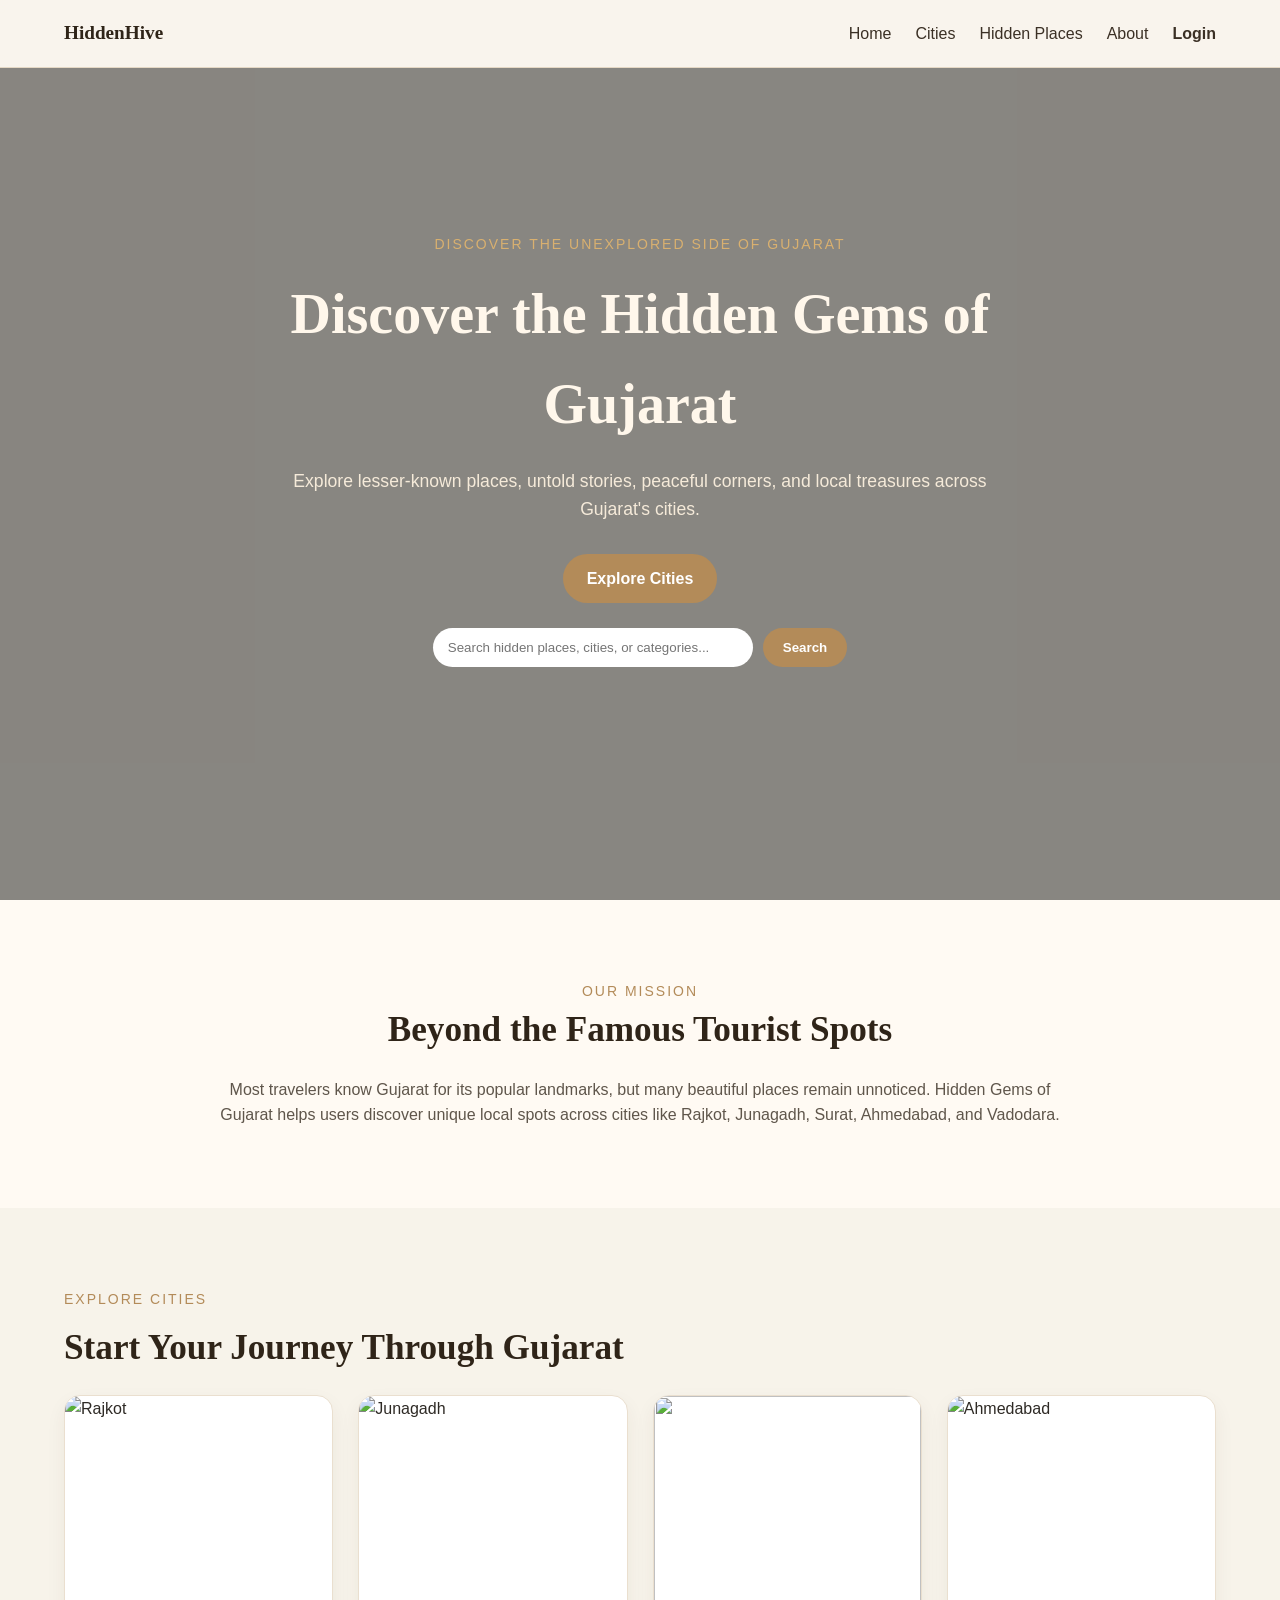
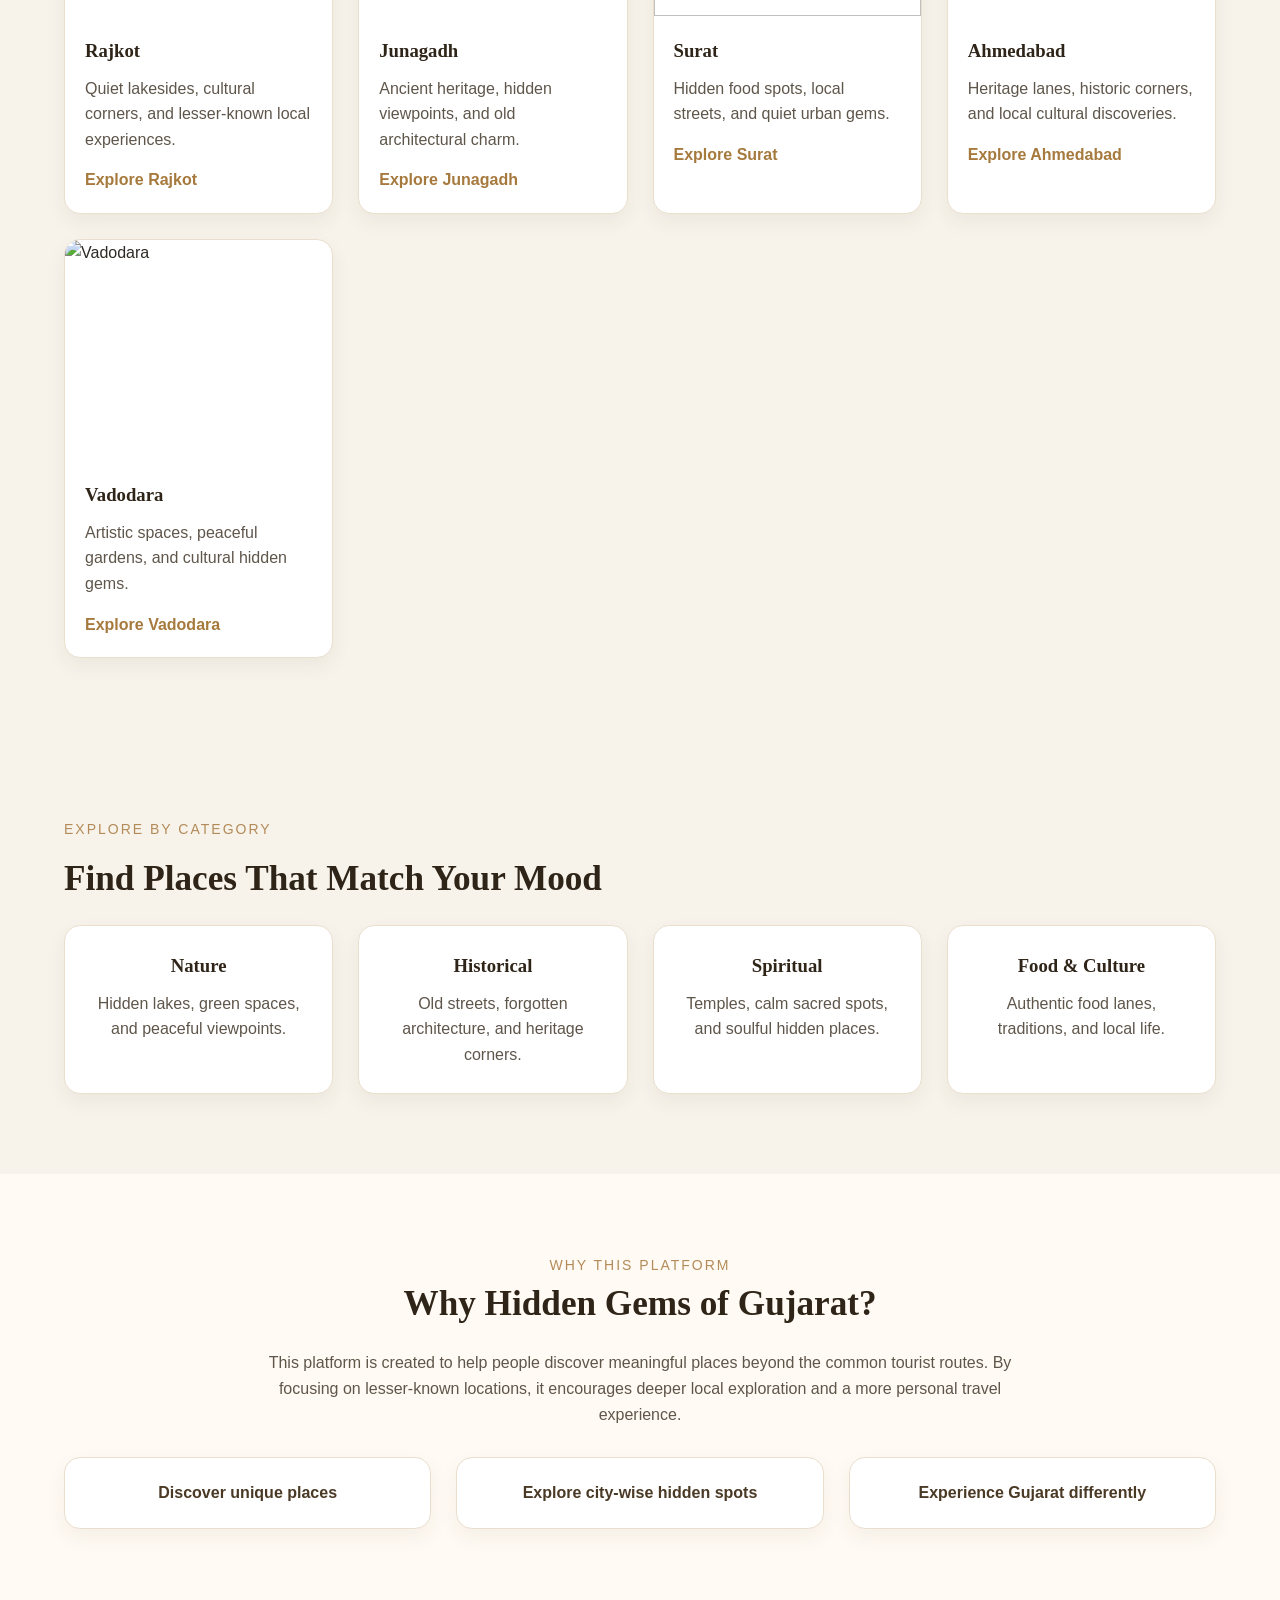
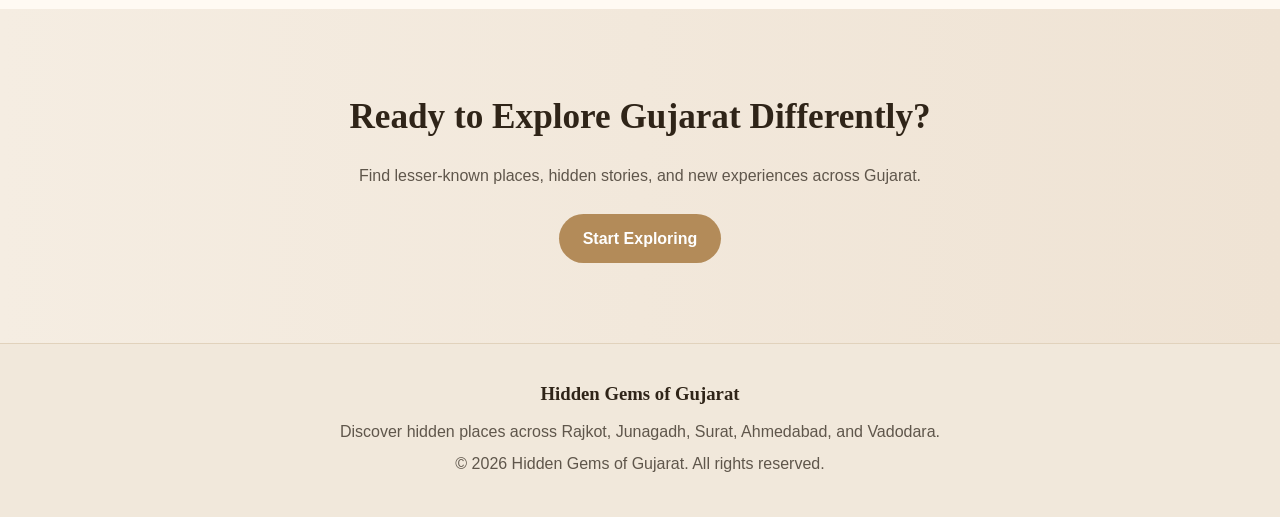
==== index.html @ a57b1659 "Add files via upload" ====
<!DOCTYPE html>
<html lang="en">
<head>
  <meta charset="UTF-8" />
  <meta name="viewport" content="width=device-width, initial-scale=1.0" />
  <title>Hidden Gems of Gujarat</title>
  <link rel="stylesheet" href="style.css" />
</head>
<body>

  <header class="navbar">
    <div class="logo">HiddenHive</div>
    <nav>
      <ul class="nav-links">
        <li><a href="index.html" class="active-link">Home</a></li>
        <li><a href="cities.html">Cities</a></li>
        <li><a href="places.html">Hidden Places</a></li>
        <li><a href="#about">About</a></li>
        <li id="userSection"></li>
      </ul>
    </nav>
  </header>

  <section class="hero" id="hero" style="background-image: url('images/MP.jpg'); background-size: cover; background-position: center; background-repeat: no-repeat;">
  <div class="overlay"></div>
  <div class="hero-content">
    <p class="hero-tag">Discover the unexplored side of Gujarat</p>
    <h1>Discover the Hidden Gems of Gujarat</h1>
    <p class="hero-text">
      Explore lesser-known places, untold stories, peaceful corners,
      and local treasures across Gujarat's cities.
    </p>

    <div class="hero-buttons">
      <a href="#cities" class="btn btn-primary">Explore Cities</a>
    </div>

    <div class="search-box">
      <input type="text" id="searchInput" placeholder="Search hidden places, cities, or categories..." />
      <button onclick="searchContent()">Search</button>
    </div>
    </div>
    </section>

  <section class="intro section">
    <div class="container">
      <p class="section-label">Our Mission</p>
      <h2>Beyond the Famous Tourist Spots</h2>
      <p>
        Most travelers know Gujarat for its popular landmarks, but many beautiful places remain unnoticed.
        Hidden Gems of Gujarat helps users discover unique local spots across cities like Rajkot, Junagadh,
        Surat, Ahmedabad, and Vadodara.
      </p>
    </div>
  </section>

  <section class="cities section" id="cities">
    <div class="container">
      <p class="section-label">Explore Cities</p>
      <h2>Start Your Journey Through Gujarat</h2>
      <div class="city-grid">

        <div class="city-card">
          <img src="images/Rajkot.jpg" alt="Rajkot">
          <div class="card-content">
            <h3>Rajkot</h3>
            <p>Quiet lakesides, cultural corners, and lesser-known local experiences.</p>
            <a href="city-details.html?city=rajkot" class="card-btn">Explore Rajkot</a>
          </div>
        </div>

        <div class="city-card">
          <img src="images/Junagadh.webp" alt="Junagadh">
          <div class="card-content">
            <h3>Junagadh</h3>
            <p>Ancient heritage, hidden viewpoints, and old architectural charm.</p>
            <a href="city-details.html?city=junagadh" class="card-btn">Explore Junagadh</a>
          </div>
        </div>

        <div class="city-card">
          <img src="images/Surat.jpeg"Surat">
          <div class="card-content">
            <h3>Surat</h3>
            <p>Hidden food spots, local streets, and quiet urban gems.</p>
            <a href="city-details.html?city=surat" class="card-btn">Explore Surat</a>
          </div>
        </div>

        <div class="city-card">
          <img src="images/ahmedabad.webp" alt="Ahmedabad">
          <div class="card-content">
            <h3>Ahmedabad</h3>
            <p>Heritage lanes, historic corners, and local cultural discoveries.</p>
            <a href="city-details.html?city=ahmedabad" class="card-btn">Explore Ahmedabad</a>
          </div>
        </div>

        <div class="city-card">
          <img src="images/Vadodara.jpg" alt="Vadodara">
          <div class="card-content">
            <h3>Vadodara</h3>
            <p>Artistic spaces, peaceful gardens, and cultural hidden gems.</p>
            <a href="city-details.html?city=vadodara" class="card-btn">Explore Vadodara</a>
          </div>
        </div>

      </div>
    </div>
  </section>

  <section class="categories section">
    <div class="container">
      <p class="section-label">Explore by Category</p>
      <h2>Find Places That Match Your Mood</h2>
      <div class="category-grid">
        <div class="category-card">
          <h3>Nature</h3>
          <p>Hidden lakes, green spaces, and peaceful viewpoints.</p>
        </div>
        <div class="category-card">
          <h3>Historical</h3>
          <p>Old streets, forgotten architecture, and heritage corners.</p>
        </div>
        <div class="category-card">
          <h3>Spiritual</h3>
          <p>Temples, calm sacred spots, and soulful hidden places.</p>
        </div>
        <div class="category-card">
          <h3>Food &amp; Culture</h3>
          <p>Authentic food lanes, traditions, and local life.</p>
        </div>
      </div>
    </div>
  </section>

  <section class="about section" id="about">
    <div class="container">
      <p class="section-label">Why This Platform</p>
      <h2>Why Hidden Gems of Gujarat?</h2>
      <p>
        This platform is created to help people discover meaningful places beyond the common tourist routes.
        By focusing on lesser-known locations, it encourages deeper local exploration and a more personal travel experience.
      </p>

      <div class="about-points">
        <div class="about-box">Discover unique places</div>
        <div class="about-box">Explore city-wise hidden spots</div>
        <div class="about-box">Experience Gujarat differently</div>
      </div>
    </div>
  </section>

  <section class="cta section">
    <div class="container">
      <h2>Ready to Explore Gujarat Differently?</h2>
      <p>Find lesser-known places, hidden stories, and new experiences across Gujarat.</p>
      <a href="#cities" class="btn btn-primary">Start Exploring</a>
    </div>
  </section>

  <footer class="footer">
    <div class="container">
      <h3>Hidden Gems of Gujarat</h3>
      <p>Discover hidden places across Rajkot, Junagadh, Surat, Ahmedabad, and Vadodara.</p>
      <p>&copy; 2026 Hidden Gems of Gujarat. All rights reserved.</p>
    </div>
  </footer>

  <script src="script.js"></script>
</body>
</html>
---- style.css ----
* {
  margin: 0;
  padding: 0;
  box-sizing: border-box;
}

html {
  scroll-behavior: smooth;
}

body {
  font-family: Arial, sans-serif;
  background-color: #f7f3ea;
  color: #2e2a25;
  line-height: 1.6;
}

img {
  width: 100%;
  display: block;
}

a {
  text-decoration: none;
}

.container {
  width: 90%;
  max-width: 1200px;
  margin: auto;
}

.section {
  padding: 80px 0;
}

.section-label {
  color: #b38b59;
  font-size: 14px;
  text-transform: uppercase;
  letter-spacing: 2px;
  margin-bottom: 10px;
}

h1,
h2,
h3 {
  font-family: Georgia, serif;
  color: #2f2418;
}

h2 {
  font-size: 2.2rem;
  margin-bottom: 18px;
}

p {
  color: #5f564b;
}

.navbar {
  width: 100%;
  position: fixed;
  top: 0;
  left: 0;
  z-index: 1000;
  padding: 18px 5%;
  display: flex;
  justify-content: space-between;
  align-items: center;
  background: rgba(255, 250, 243, 0.95);
  backdrop-filter: blur(6px);
  border-bottom: 1px solid #e5d8c5;
}

.logo {
  font-size: 1.2rem;
  font-weight: bold;
  color: #2f2418;
  font-family: Georgia, serif;
}

.nav-links {
  list-style: none;
  display: flex;
  gap: 24px;
}

.nav-links li {
  display: flex;
  align-items: center;
}

.nav-links a {
  color: #3b3025;
  transition: 0.3s;
}

.nav-links a:hover,
.active-link {
  color: #b38b59;
}

.user-greeting {
  color: #5e4525;
  font-weight: 600;
}

.nav-auth-link {
  font-weight: 600;
}

.nav-auth-btn {
  border: none;
  border-radius: 999px;
  background: #b38b59;
  color: #fff;
  padding: 8px 14px;
  font-weight: 600;
  cursor: pointer;
  transition: 0.3s ease;
  margin-left: 10px;
}

.nav-auth-btn:hover {
  background: #9f7848;
}

.hero {
  height: 100vh;
  background: url('assets/dwarkadhish-temple.jpg') center/cover no-repeat;
  position: relative;
  display: flex;
  align-items: center;
  justify-content: center;
  text-align: center;
  padding: 0 20px;
}

.overlay {
  position: absolute;
  inset: 0;
  background: rgba(0, 0, 0, 0.45);
}

.hero-content {
  position: relative;
  z-index: 2;
  max-width: 850px;
}

.hero-tag {
  color: #d9b06f;
  text-transform: uppercase;
  letter-spacing: 2px;
  margin-bottom: 15px;
  font-size: 14px;
}

.hero h1 {
  font-size: 3.5rem;
  color: #fff7eb;
  margin-bottom: 18px;
}

.hero-text {
  font-size: 1.1rem;
  max-width: 700px;
  margin: 0 auto 30px;
  color: #f5ead9;
}

.hero-buttons {
  display: flex;
  justify-content: center;
  gap: 15px;
  flex-wrap: wrap;
  margin-bottom: 25px;
}

.btn {
  padding: 12px 24px;
  border-radius: 30px;
  font-weight: bold;
  display: inline-block;
  transition: 0.3s;
}

.btn-primary {
  background: #b38b59;
  color: #fff;
}

.btn-primary:hover {
  background: #9f7848;
}

.btn-secondary {
  border: 1px solid #f4dfba;
  color: #fff8ef;
}

.btn-secondary:hover {
  background: #b38b59;
  color: #fff;
}

.search-box {
  margin-top: 15px;
  display: flex;
  justify-content: center;
  flex-wrap: wrap;
  gap: 10px;
}

.search-box input {
  width: 320px;
  max-width: 90%;
  padding: 12px 15px;
  border: none;
  border-radius: 30px;
  outline: none;
}

.search-box button {
  padding: 12px 20px;
  border: none;
  border-radius: 30px;
  background: #b38b59;
  color: #fff;
  font-weight: bold;
  cursor: pointer;
  transition: 0.3s;
}

.search-box button:hover {
  background: #9f7848;
}

.intro {
  background: #fffaf3;
  text-align: center;
}

.intro p {
  max-width: 850px;
  margin: auto;
}

.city-grid,
.place-grid,
.category-grid,
.about-points {
  display: grid;
  gap: 25px;
}

.city-grid {
  grid-template-columns: repeat(auto-fit, minmax(240px, 1fr));
}

.place-grid {
  grid-template-columns: repeat(auto-fit, minmax(260px, 1fr));
}

.category-grid {
  grid-template-columns: repeat(auto-fit, minmax(220px, 1fr));
}

.about-points {
  grid-template-columns: repeat(auto-fit, minmax(220px, 1fr));
  margin-top: 30px;
}

.city-card,
.place-card,
.category-card,
.about-box,
.info-box {
  background: #ffffff;
  border: 1px solid #eadfcf;
  border-radius: 16px;
  overflow: hidden;
  transition: transform 0.3s ease, box-shadow 0.3s ease;
  box-shadow: 0 8px 20px rgba(73, 52, 28, 0.06);
}

.city-card:hover,
.place-card:hover,
.category-card:hover,
.about-box:hover,
.info-box:hover {
  transform: translateY(-6px);
  box-shadow: 0 12px 26px rgba(73, 52, 28, 0.12);
}

.city-card img,
.place-card img {
  height: 220px;
  object-fit: cover;
}

.card-content {
  padding: 20px;
}

.card-content h3 {
  margin-bottom: 10px;
  color: #2f2418;
}

.card-content p {
  margin-bottom: 15px;
  color: #5f564b;
}

.card-btn {
  display: inline-block;
  color: #a6793d;
  font-weight: bold;
}

.card-btn:hover {
  color: #805b2b;
}

.badge,
.city-tag {
  display: inline-block;
  font-size: 12px;
  background: #ecd7b2;
  color: #5e4525;
  font-weight: bold;
  padding: 6px 12px;
  border-radius: 20px;
  margin-bottom: 12px;
}

.category-card {
  padding: 25px;
  text-align: center;
}

.category-card h3 {
  margin-bottom: 10px;
  color: #2f2418;
}

.category-card p {
  color: #5f564b;
}

.about {
  background: #fffaf3;
  text-align: center;
}

.about p {
  max-width: 800px;
  margin: auto;
}

.about-box {
  padding: 22px;
  color: #4a3925;
  font-weight: bold;
}

.cta {
  text-align: center;
  background: linear-gradient(to right, #f5ede2, #efe3d4);
}

.cta p {
  margin: 15px 0 25px;
}

.footer {
  background: #f1e8db;
  text-align: center;
  padding: 35px 20px;
  border-top: 1px solid #e1d2bc;
}

.footer h3 {
  margin-bottom: 10px;
  color: #2f2418;
}

.footer p {
  margin: 6px 0;
  color: #5f564b;
}

.page-hero {
  height: 70vh;
  position: relative;
  display: flex;
  align-items: center;
  justify-content: center;
  text-align: center;
  padding: 120px 20px 60px;
  background-size: cover;
  background-position: center;
}

.city-page-hero {
  background: url('https://images.unsplash.com/photo-1516483638261-f4dbaf036963?auto=format&fit=crop&w=1600&q=80') center/cover no-repeat;
}

.places-page-hero {
  background: url('https://images.unsplash.com/photo-1500530855697-b586d89ba3ee?auto=format&fit=crop&w=1600&q=80') center/cover no-repeat;
}

.city-explorer-hero {
  background-size: cover;
  background-position: center;
}

.light-overlay {
  position: absolute;
  inset: 0;
  background: rgba(35, 24, 14, 0.45);
}

.page-hero-content {
  position: relative;
  z-index: 2;
  max-width: 820px;
}

.page-hero-content h1 {
  font-size: 3rem;
  color: #fff7eb;
  margin-bottom: 16px;
}

.page-hero-content p {
  color: #f5ead9;
  font-size: 1.05rem;
}

.section-heading {
  text-align: center;
  margin-bottom: 40px;
}

.section-heading p {
  max-width: 700px;
  margin: 0 auto;
}

.bright-card img {
  height: 240px;
  object-fit: cover;
}

.city-info-section {
  background: #fffaf3;
}

.city-info-layout {
  display: grid;
  grid-template-columns: 1.3fr 1fr;
  gap: 30px;
  align-items: center;
}

.city-info-text h2 {
  margin-bottom: 15px;
}

.city-info-boxes {
  display: grid;
  gap: 18px;
}

.info-box {
  padding: 22px;
  border-radius: 16px;
  font-weight: bold;
  color: #4a3925;
  text-align: center;
}

.light-footer {
  background: #f1e8db;
  border-top: 1px solid #e1d2bc;
}

.light-footer h3 {
  color: #2f2418;
}

.light-footer p {
  color: #5f564b;
}

.filter-section {
  background: #fffaf3;
}

.city-category-section,
.city-results-section {
  background: #fffaf3;
}

.city-category-grid {
  display: grid;
  grid-template-columns: repeat(auto-fit, minmax(220px, 1fr));
  gap: 20px;
}

.city-category-card {
  display: block;
  background: #ffffff;
  border: 1px solid #eadfcf;
  border-radius: 18px;
  padding: 26px 22px;
  box-shadow: 0 8px 20px rgba(73, 52, 28, 0.06);
  transition: transform 0.3s ease, box-shadow 0.3s ease, border-color 0.3s ease;
}

.city-category-card h3 {
  margin-bottom: 10px;
}

.city-category-card p {
  color: #5f564b;
}

.city-category-card:hover,
.active-category {
  transform: translateY(-5px);
  box-shadow: 0 12px 26px rgba(73, 52, 28, 0.12);
  border-color: #cda975;
}

.city-results-header {
  display: flex;
  justify-content: space-between;
  align-items: center;
  gap: 20px;
  margin-bottom: 28px;
}

.city-back-link {
  font-size: 0.98rem;
}

.filter-bar {
  display: grid;
  grid-template-columns: 2fr 1fr 1fr auto;
  gap: 14px;
  margin-top: 28px;
}

.filter-bar input,
.filter-bar select {
  width: 100%;
  padding: 14px 16px;
  border: 1px solid #dbc9af;
  border-radius: 14px;
  background: #fff;
  color: #2f2418;
  font-size: 1rem;
  outline: none;
}

.filter-bar button {
  border: none;
  border-radius: 14px;
  background: #b38b59;
  color: #fff;
  padding: 14px 22px;
  font-weight: 700;
  cursor: pointer;
  transition: 0.3s ease;
}

.filter-bar button:hover {
  background: #9f7848;
}

.no-results {
  text-align: center;
  color: #7a6448;
  font-weight: 600;
  margin-top: 24px;
}

.details-hero {
  margin-top: 84px;
  height: 420px;
  overflow: hidden;
}

.details-hero img {
  width: 100%;
  height: 100%;
  object-fit: cover;
}

.details-container {
  max-width: 920px;
}

.details-container h1 {
  font-size: 2.8rem;
  margin-bottom: 12px;
}

.details-city {
  font-size: 1.05rem;
  color: #9a6b33;
  font-weight: 700;
  margin-bottom: 18px;
}

.details-description {
  font-size: 1.05rem;
  margin-bottom: 30px;
}

.details-extra {
  display: grid;
  grid-template-columns: repeat(auto-fit, minmax(240px, 1fr));
  gap: 20px;
  margin-bottom: 30px;
}

.details-gallery-section {
  margin-bottom: 32px;
}

.details-gallery-section h3 {
  margin-bottom: 16px;
}

.details-gallery {
  display: grid;
  grid-template-columns: repeat(auto-fit, minmax(220px, 1fr));
  gap: 18px;
}

.gallery-card {
  border-radius: 18px;
  overflow: hidden;
  border: 1px solid #eadfcf;
  box-shadow: 0 10px 24px rgba(73, 52, 28, 0.08);
  background: #fff;
}

.gallery-card img {
  width: 100%;
  height: 210px;
  object-fit: cover;
}

.extra-box {
  background: #fffaf3;
  border: 1px solid #eadfcf;
  border-radius: 18px;
  padding: 24px;
  box-shadow: 0 10px 24px rgba(73, 52, 28, 0.08);
}

.extra-box h3 {
  margin-bottom: 10px;
}

.auth-page {
  min-height: 100vh;
  background: url('https://images.unsplash.com/photo-1516483638261-f4dbaf036963?auto=format&fit=crop&w=1600&q=80') center/cover no-repeat;
}

.auth-wrapper {
  min-height: 100vh;
  position: relative;
  display: flex;
  align-items: center;
  justify-content: center;
  padding: 40px 20px;
}

.auth-overlay {
  position: absolute;
  inset: 0;
  background: rgba(33, 22, 12, 0.55);
}

.auth-card {
  position: relative;
  z-index: 2;
  width: 100%;
  max-width: 1050px;
  min-height: 580px;
  display: grid;
  grid-template-columns: 1.1fr 0.9fr;
  background: rgba(255, 250, 243, 0.96);
  border-radius: 24px;
  overflow: hidden;
  box-shadow: 0 20px 50px rgba(0, 0, 0, 0.18);
}

.auth-left {
  padding: 70px 55px;
  background: linear-gradient(135deg, #f3e7d4, #ead8bc);
  display: flex;
  flex-direction: column;
  justify-content: center;
}

.auth-left h1 {
  font-size: 3rem;
  line-height: 1.15;
  margin-bottom: 18px;
  color: #2f2418;
}

.auth-left p:not(.section-label) {
  font-size: 1.05rem;
  max-width: 430px;
  color: #5b4c3d;
}

.auth-right {
  padding: 60px 45px;
  display: flex;
  flex-direction: column;
  justify-content: center;
  background: #fffdf9;
}

.auth-right h2 {
  margin-bottom: 24px;
  font-size: 2rem;
  color: #2f2418;
}

.auth-input-group {
  margin-bottom: 18px;
}

.auth-input-group label {
  display: block;
  margin-bottom: 8px;
  font-weight: 600;
  color: #4c3a29;
}

.auth-input-group input {
  width: 100%;
  padding: 14px 16px;
  border: 1px solid #dbc9af;
  border-radius: 12px;
  background: #fff;
  color: #2f2418;
  font-size: 1rem;
  outline: none;
  transition: 0.25s ease;
}

.auth-input-group input:focus {
  border-color: #b38b59;
  box-shadow: 0 0 0 4px rgba(179, 139, 89, 0.15);
}

.auth-btn {
  width: 100%;
  padding: 14px 18px;
  border: none;
  border-radius: 12px;
  background: #b38b59;
  color: #fff;
  font-size: 1rem;
  font-weight: bold;
  cursor: pointer;
  transition: 0.25s ease;
  margin-top: 6px;
}

.auth-btn:hover {
  background: #9f7848;
  transform: translateY(-1px);
}

.auth-switch {
  margin-top: 18px;
  color: #5f564b;
  font-size: 0.98rem;
}

.auth-switch a {
  color: #9a6b33;
  font-weight: 600;
}

.auth-back-link {
  margin-top: 18px;
  display: inline-block;
  color: #6f5b43;
  font-size: 0.95rem;
}

@media (max-width: 900px) {
  .auth-card {
    grid-template-columns: 1fr;
    max-width: 560px;
  }

  .auth-left {
    padding: 45px 30px 25px;
  }

  .auth-left h1 {
    font-size: 2.2rem;
  }

  .auth-right {
    padding: 35px 30px 40px;
  }
}

@media (max-width: 768px) {
  .navbar {
    flex-direction: column;
    gap: 12px;
    padding: 15px 5%;
  }

  .nav-links {
    flex-wrap: wrap;
    justify-content: center;
    gap: 14px;
  }

  .hero h1 {
    font-size: 2.4rem;
  }

  .hero-text {
    font-size: 1rem;
  }

  .page-hero-content h1 {
    font-size: 2.2rem;
  }

  h2 {
    font-size: 1.8rem;
  }

  .section {
    padding: 65px 0;
  }

  .city-info-layout {
    grid-template-columns: 1fr;
  }

  .filter-bar {
    grid-template-columns: 1fr;
  }

  .city-results-header {
    flex-direction: column;
    align-items: flex-start;
  }

  .details-hero {
    height: 280px;
    margin-top: 112px;
  }

  .details-container h1 {
    font-size: 2.2rem;
  }
}

@media (max-width: 500px) {
  .auth-wrapper {
    padding: 20px 14px;
  }

  .auth-left,
  .auth-right {
    padding-left: 22px;
    padding-right: 22px;
  }

  .auth-left h1 {
    font-size: 1.9rem;
  }
}
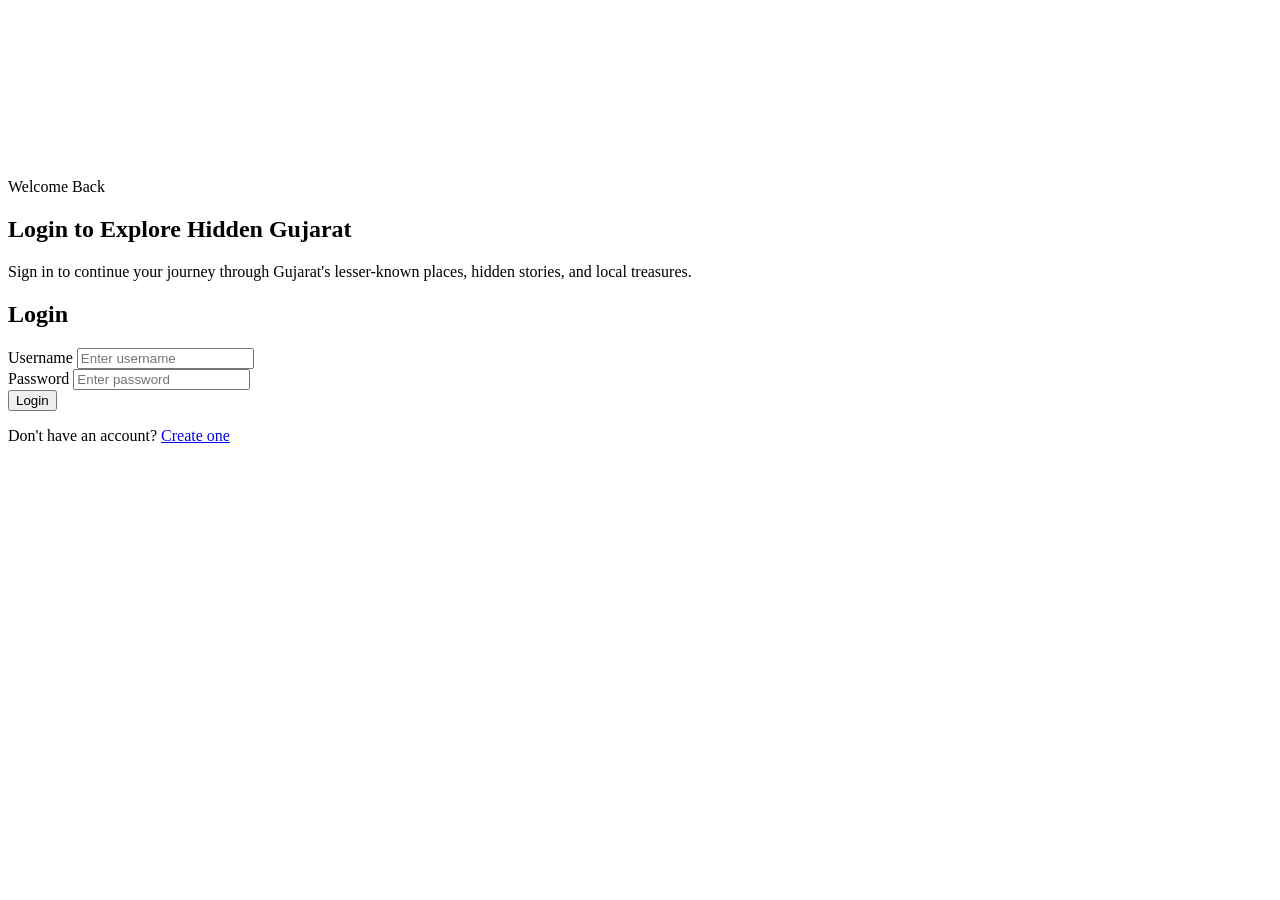
==== commit 42451869: "Update index.html" ====
--- a/index.html
+++ b/index.html
@@ -4,169 +4,215 @@
   <meta charset="UTF-8" />
   <meta name="viewport" content="width=device-width, initial-scale=1.0" />
   <title>Hidden Gems of Gujarat</title>
-  <link rel="stylesheet" href="style.css" />
+  <link rel="stylesheet" href="assets/css/style.css" />
+  
+  <!-- AOS Library for scroll animations -->
+  <link href="https://cdn.jsdelivr.net/npm/aos@2.3.4/dist/aos.css" rel="stylesheet">
+
+  <style>
+    /* ===== GLOBAL ===== */
+    html { scroll-behavior: smooth; }
+
+    /* ===== HERO SECTION ===== */
+    .hero { position: relative; height: 90vh; color: #fff; display: flex; align-items: center; justify-content: center; text-align: center; overflow: hidden; }
+    .hero::before { content: ""; position: absolute; width: 110%; height: 110%; background: inherit; background-size: cover; background-position: center; animation: zoomBg 20s infinite alternate ease-in-out; z-index: 0; }
+    @keyframes zoomBg { from { transform: scale(1); } to { transform: scale(1.1); } }
+    .hero .overlay { position: absolute; width: 100%; height: 100%; background: linear-gradient(to right, rgba(0,0,0,0.7), rgba(0,0,0,0.3)); z-index: 1; }
+    .hero-content { position: relative; z-index: 2; max-width: 800px; animation: floatUp 1.5s ease-in-out; }
+    @keyframes floatUp { from { opacity:0; transform: translateY(40px); } to { opacity:1; transform: translateY(0); } }
+    .hero-content h1 { font-size: 2.8rem; animation: floatText 3s ease-in-out infinite; }
+    @keyframes floatText { 0%,100% { transform: translateY(0); } 50% { transform: translateY(-10px); } }
+
+    /* ===== NAVBAR ===== */
+    .navbar { position: fixed; width: 100%; padding: 15px 50px; display: flex; justify-content: space-between; align-items: center; backdrop-filter: blur(10px); background: rgba(0,0,0,0.5); z-index: 1000; transition: 0.3s; }
+    .navbar:hover { background: rgba(0,0,0,0.8); }
+    .logo { font-size: 1.8rem; color: #fff; font-weight: bold; transition: 0.3s; }
+    .logo:hover { color: #ff7f50; transform: scale(1.05); }
+    .nav-links { display: flex; gap: 30px; list-style: none; }
+    .nav-links li a { color: #fff; text-decoration: none; position: relative; transition: 0.3s; }
+    .nav-links li a::after { content: ''; position: absolute; width: 0%; height: 2px; bottom: -4px; left: 0; background: linear-gradient(90deg,#ff7f50,#ff5722); transition: 0.3s; }
+    .nav-links li a:hover::after { width: 100%; }
+
+    /* ===== BUTTON ===== */
+    .btn-primary { background: linear-gradient(45deg,#ff7f50,#ff5722); color: #fff; padding: 12px 30px; border-radius: 30px; text-decoration: none; transition: 0.3s; box-shadow: 0 5px 15px rgba(255,127,80,0.4); }
+    .btn-primary:hover { transform: translateY(-3px) scale(1.05); box-shadow: 0 10px 25px rgba(255,87,34,0.6); }
+
+    /* ===== SEARCH BOX ===== */
+    .search-box { margin-top: 20px; }
+    .search-box input { padding: 12px 15px; border-radius: 30px 0 0 30px; border: none; width: 250px; transition: 0.3s; }
+    .search-box input:focus { width: 300px; }
+    .search-box button { padding: 12px 20px; border-radius: 0 30px 30px 0; border: none; background: linear-gradient(45deg,#ff7f50,#ff5722); color: #fff; cursor: pointer; transition: 0.3s; }
+    .search-box button:hover { transform: scale(1.05); }
+
+    /* ===== CITY CARDS ===== */
+    .city-card { overflow: hidden; border-radius: 20px; transition: 0.4s; }
+    .city-card img { width: 100%; transition: 0.4s; }
+    .city-card:hover img { transform: scale(1.1); }
+    .city-card:hover { transform: translateY(-10px) scale(1.03); box-shadow: 0 15px 40px rgba(0,0,0,0.4); }
+
+    /* ===== CATEGORY SECTION ===== */
+    .categories { background: linear-gradient(270deg, #1f1c2c, #928dab, #1f4037, #99f2c8); background-size: 600% 600%; animation: gradientShift 12s ease infinite; color: #fff; position: relative; overflow: hidden; }
+    @keyframes gradientShift { 0% { background-position: 0% 50%; } 50% { background-position: 100% 50%; } 100% { background-position: 0% 50%; } }
+    .category-grid { display: grid; grid-template-columns: repeat(4, 1fr); gap: 25px; margin-top: 40px; }
+    @media (max-width: 900px) { .category-grid { grid-template-columns: repeat(2, 1fr); } }
+    @media (max-width: 500px) { .category-grid { grid-template-columns: 1fr; } }
+    .category-card { padding: 30px 20px; border-radius: 20px; text-align: center; cursor: pointer; position: relative; overflow: hidden; backdrop-filter: blur(15px); background: rgba(255,255,255,0.12); border: 1px solid rgba(255,255,255,0.2); transition: all 0.4s ease; }
+    .category-card::before { content: ""; position: absolute; width: 150%; height: 150%; top: -50%; left: -50%; background: radial-gradient(circle, rgba(255,255,255,0.2), transparent); opacity: 0; transition: 0.5s; }
+    .category-card:hover::before { opacity: 1; }
+    .category-card:hover { transform: translateY(-12px) scale(1.05); box-shadow: 0 20px 40px rgba(0,0,0,0.5); }
+    .category-card .icon { font-size: 2.5rem; margin-bottom: 10px; transition: transform 0.3s; }
+    .category-card:hover .icon { transform: rotate(10deg) scale(1.2); }
+    .category-card h3 { margin-bottom: 10px; font-size: 1.3rem; }
+    .category-card p { font-size: 0.95rem; color: #ddd; }
+    .category-card.nature:hover { border-color: #00ffae; }
+    .category-card.history:hover { border-color: #ffc107; }
+    .category-card.spiritual:hover { border-color: #ff7f50; }
+    .category-card.food:hover { border-color: #ff4b2b; }
+
+    /* ===== FOOTER ===== */
+    .footer { text-align: center; padding: 40px; background: linear-gradient(to right,#111,#222); color: #fff; }
+    .footer h3 { color: #ff7f50; }
+    .footer p { color: #ccc; }
+  </style>
 </head>
+
 <body>
 
-  <header class="navbar">
-    <div class="logo">HiddenHive</div>
-    <nav>
-      <ul class="nav-links">
-        <li><a href="index.html" class="active-link">Home</a></li>
-        <li><a href="cities.html">Cities</a></li>
-        <li><a href="places.html">Hidden Places</a></li>
-        <li><a href="#about">About</a></li>
-        <li id="userSection"></li>
-      </ul>
-    </nav>
-  </header>
-
-  <section class="hero" id="hero" style="background-image: url('images/MP.jpg'); background-size: cover; background-position: center; background-repeat: no-repeat;">
+<script>
+  // ✅ Redirect if not logged in
+  const isLoggedIn = localStorage.getItem("isLoggedIn");
+  if (!isLoggedIn) {
+    window.location.href = "login.html";
+  }
+</script>
+
+<!-- Navbar -->
+<header class="navbar" data-aos="fade-down">
+  <div class="logo" data-aos="fade-right">HiddenHive</div>
+  <nav>
+    <ul class="nav-links">
+      <li><a href="index.html" class="active-link" data-aos="fade-left" data-aos-delay="50">Home</a></li>
+      <li><a href="about.html" data-aos="fade-left" data-aos-delay="200">About</a></li>
+      <li id="userSection" data-aos="fade-left" data-aos-delay="250"></li>
+    </ul>
+  </nav>
+</header>
+
+<!-- Hero Section -->
+<section class="hero" id="hero" style="background-image: url('assets/images/Gujarat.jpeg');">
   <div class="overlay"></div>
   <div class="hero-content">
-    <p class="hero-tag">Discover the unexplored side of Gujarat</p>
-    <h1>Discover the Hidden Gems of Gujarat</h1>
-    <p class="hero-text">
-      Explore lesser-known places, untold stories, peaceful corners,
-      and local treasures across Gujarat's cities.
+    <h1 data-aos="fade-up" data-aos-delay="200">Discover the Hidden Gems of Gujarat</h1>
+    <p class="hero-text" data-aos="fade-up" data-aos-delay="300">
+      Explore secret spots, hidden corners, and unforgettable experiences waiting for you.
     </p>
 
-    <div class="hero-buttons">
+    <div class="hero-buttons" data-aos="fade-up" data-aos-delay="400">
       <a href="#cities" class="btn btn-primary">Explore Cities</a>
     </div>
 
-    <div class="search-box">
+    <div class="search-box" data-aos="fade-up" data-aos-delay="500">
       <input type="text" id="searchInput" placeholder="Search hidden places, cities, or categories..." />
       <button onclick="searchContent()">Search</button>
     </div>
-    </div>
-    </section>
-
-  <section class="intro section">
+  </div>
+</section>
+
+<!-- Cities Section -->
+<section class="cities section" id="cities" data-aos="fade-up">
     <div class="container">
-      <p class="section-label">Our Mission</p>
-      <h2>Beyond the Famous Tourist Spots</h2>
-      <p>
-        Most travelers know Gujarat for its popular landmarks, but many beautiful places remain unnoticed.
-        Hidden Gems of Gujarat helps users discover unique local spots across cities like Rajkot, Junagadh,
-        Surat, Ahmedabad, and Vadodara.
-      </p>
-    </div>
-  </section>
-
-  <section class="cities section" id="cities">
-    <div class="container">
-      <p class="section-label">Explore Cities</p>
-      <h2>Start Your Journey Through Gujarat</h2>
+      <h2 data-aos="fade-up">Start Your Journey Through Gujarat</h2>
       <div class="city-grid">
-
-        <div class="city-card">
-          <img src="images/Rajkot.jpg" alt="Rajkot">
+        <div class="city-card" data-aos="fade-up" data-aos-delay="100">
+          <img src="assets/images/cities/Rajkot.jpg" alt="Rajkot">
           <div class="card-content">
             <h3>Rajkot</h3>
             <p>Quiet lakesides, cultural corners, and lesser-known local experiences.</p>
-            <a href="city-details.html?city=rajkot" class="card-btn">Explore Rajkot</a>
-          </div>
-        </div>
-
-        <div class="city-card">
-          <img src="images/Junagadh.webp" alt="Junagadh">
+            <a href="city-details.html?city=rajkot" class="card-btn btn-primary">Explore Rajkot</a>
+          </div>
+        </div>
+        <div class="city-card" data-aos="fade-up" data-aos-delay="200">
+          <img src="assets/images/cities/Junagadh.webp" alt="Junagadh">
           <div class="card-content">
             <h3>Junagadh</h3>
             <p>Ancient heritage, hidden viewpoints, and old architectural charm.</p>
-            <a href="city-details.html?city=junagadh" class="card-btn">Explore Junagadh</a>
-          </div>
-        </div>
-
-        <div class="city-card">
-          <img src="images/Surat.jpeg"Surat">
+            <a href="city-details.html?city=junagadh" class="card-btn btn-primary">Explore Junagadh</a>
+          </div>
+        </div>
+        <div class="city-card" data-aos="fade-up" data-aos-delay="300">
+          <img src="assets/images/cities/Surat.jpeg" alt="Surat">
           <div class="card-content">
             <h3>Surat</h3>
             <p>Hidden food spots, local streets, and quiet urban gems.</p>
-            <a href="city-details.html?city=surat" class="card-btn">Explore Surat</a>
-          </div>
-        </div>
-
-        <div class="city-card">
-          <img src="images/ahmedabad.webp" alt="Ahmedabad">
+            <a href="city-details.html?city=surat" class="card-btn btn-primary">Explore Surat</a>
+          </div>
+        </div>
+        <div class="city-card" data-aos="fade-up" data-aos-delay="400">
+          <img src="assets/images/cities/ahmedabad.webp" alt="Ahmedabad">
           <div class="card-content">
             <h3>Ahmedabad</h3>
             <p>Heritage lanes, historic corners, and local cultural discoveries.</p>
-            <a href="city-details.html?city=ahmedabad" class="card-btn">Explore Ahmedabad</a>
-          </div>
-        </div>
-
-        <div class="city-card">
-          <img src="images/Vadodara.jpg" alt="Vadodara">
+            <a href="city-details.html?city=ahmedabad" class="card-btn btn-primary">Explore Ahmedabad</a>
+          </div>
+        </div>
+        <div class="city-card" data-aos="fade-up" data-aos-delay="500">
+          <img src="assets/images/cities/Vadodara.jpg" alt="Vadodara">
           <div class="card-content">
             <h3>Vadodara</h3>
             <p>Artistic spaces, peaceful gardens, and cultural hidden gems.</p>
-            <a href="city-details.html?city=vadodara" class="card-btn">Explore Vadodara</a>
-          </div>
-        </div>
-
+            <a href="city-details.html?city=vadodara" class="card-btn btn-primary">Explore Vadodara</a>
+          </div>
+        </div>
       </div>
     </div>
   </section>
 
-  <section class="categories section">
-    <div class="container">
-      <p class="section-label">Explore by Category</p>
-      <h2>Find Places That Match Your Mood</h2>
-      <div class="category-grid">
-        <div class="category-card">
-          <h3>Nature</h3>
-          <p>Hidden lakes, green spaces, and peaceful viewpoints.</p>
-        </div>
-        <div class="category-card">
-          <h3>Historical</h3>
-          <p>Old streets, forgotten architecture, and heritage corners.</p>
-        </div>
-        <div class="category-card">
-          <h3>Spiritual</h3>
-          <p>Temples, calm sacred spots, and soulful hidden places.</p>
-        </div>
-        <div class="category-card">
-          <h3>Food &amp; Culture</h3>
-          <p>Authentic food lanes, traditions, and local life.</p>
-        </div>
-      </div>
-    </div>
-  </section>
-
-  <section class="about section" id="about">
-    <div class="container">
-      <p class="section-label">Why This Platform</p>
-      <h2>Why Hidden Gems of Gujarat?</h2>
-      <p>
-        This platform is created to help people discover meaningful places beyond the common tourist routes.
-        By focusing on lesser-known locations, it encourages deeper local exploration and a more personal travel experience.
-      </p>
-
-      <div class="about-points">
-        <div class="about-box">Discover unique places</div>
-        <div class="about-box">Explore city-wise hidden spots</div>
-        <div class="about-box">Experience Gujarat differently</div>
-      </div>
-    </div>
-  </section>
-
-  <section class="cta section">
-    <div class="container">
-      <h2>Ready to Explore Gujarat Differently?</h2>
-      <p>Find lesser-known places, hidden stories, and new experiences across Gujarat.</p>
-      <a href="#cities" class="btn btn-primary">Start Exploring</a>
-    </div>
-  </section>
-
-  <footer class="footer">
-    <div class="container">
-      <h3>Hidden Gems of Gujarat</h3>
-      <p>Discover hidden places across Rajkot, Junagadh, Surat, Ahmedabad, and Vadodara.</p>
-      <p>&copy; 2026 Hidden Gems of Gujarat. All rights reserved.</p>
-    </div>
-  </footer>
-
-  <script src="script.js"></script>
+<!-- Categories Section -->
+<section class="categories section">
+  <div class="container">
+    <p class="section-label">Explore by Category</p>
+    <h2>Find Places That Match Your Mood</h2>
+
+    <div class="category-grid">
+      <div class="category-card nature"><div class="icon">🌿</div><h3>Nature</h3><p>Hidden lakes, green spaces, and peaceful viewpoints.</p></div>
+      <div class="category-card history"><div class="icon">🏛️</div><h3>Historical</h3><p>Old streets, forgotten architecture, and heritage corners.</p></div>
+      <div class="category-card spiritual"><div class="icon">🛕</div><h3>Spiritual</h3><p>Temples, calm sacred spots, and soulful hidden places.</p></div>
+      <div class="category-card food"><div class="icon">🍜</div><h3>Food & Culture</h3><p>Authentic food lanes, traditions, and local life.</p></div>
+    </div>
+  </div>
+</section>
+
+<!-- Footer -->
+<footer class="footer" data-aos="fade-up">
+  <div class="container">
+    <h3>HiddenHive</h3>
+    <p>Uncover secret spots, hidden corners, and unforgettable experiences.</p>
+    <p>&copy; 2026 Hidden Gems of Gujarat. All rights reserved.</p>
+  </div>
+</footer>
+
+<script src="assets/js/data.js"></script>
+<script src="assets/js/main.js"></script>
+<script src="https://cdn.jsdelivr.net/npm/aos@2.3.4/dist/aos.js"></script>
+
+<script>
+  AOS.init({ duration: 1200 });
+
+  // ✅ Navbar user section: Login / Logout
+  const userSection = document.getElementById("userSection");
+  const loggedIn = localStorage.getItem("isLoggedIn");
+
+  if (loggedIn) {
+    userSection.innerHTML = `<a href="#" onclick="logoutUser()" style="color:#ff7f50;">Logout</a>`;
+  } else {
+    userSection.innerHTML = `<a href="login.html">Login</a>`;
+  }
+
+  function logoutUser() {
+    localStorage.removeItem("isLoggedIn");
+    window.location.href = "login.html";
+  }
+</script>
+
 </body>
-</html>+</html>
--- a/assets/css/style.css
+++ b/assets/css/style.css
@@ -0,0 +1,979 @@
+* {
+  margin: 0;
+  padding: 0;
+  box-sizing: border-box;
+}
+
+html {
+  scroll-behavior: smooth;
+}
+
+body {
+  font-family: Arial, sans-serif;
+  background-color: #f7f3ea;
+  color: #2e2a25;
+  line-height: 1.6;
+}
+
+img {
+  width: 100%;
+  display: block;
+}
+
+a {
+  text-decoration: none;
+}
+
+.container {
+  width: 90%;
+  max-width: 1200px;
+  margin: auto;
+}
+
+.section {
+  padding: 80px 0;
+}
+
+.section-label {
+  color: #b38b59;
+  font-size: 14px;
+  text-transform: uppercase;
+  letter-spacing: 2px;
+  margin-bottom: 10px;
+}
+
+h1,
+h2,
+h3 {
+  font-family: Georgia, serif;
+  color: #2f2418;
+}
+
+h2 {
+  font-size: 2.2rem;
+  margin-bottom: 18px;
+}
+
+p {
+  color: #5f564b;
+}
+
+.navbar {
+  width: 100%;
+  position: fixed;
+  top: 0;
+  left: 0;
+  z-index: 1000;
+  padding: 18px 5%;
+  display: flex;
+  justify-content: space-between;
+  align-items: center;
+  background: rgba(255, 250, 243, 0.95);
+  backdrop-filter: blur(6px);
+  border-bottom: 1px solid #e5d8c5;
+}
+
+.logo {
+  font-size: 1.2rem;
+  font-weight: bold;
+  color: #2f2418;
+  font-family: Georgia, serif;
+}
+
+.nav-links {
+  list-style: none;
+  display: flex;
+  gap: 24px;
+}
+
+.nav-links li {
+  display: flex;
+  align-items: center;
+}
+
+.nav-links a {
+  color: #3b3025;
+  transition: 0.3s;
+}
+
+.nav-links a:hover,
+.active-link {
+  color: #b38b59;
+}
+
+.user-greeting {
+  color: #5e4525;
+  font-weight: 600;
+}
+
+.nav-auth-link {
+  font-weight: 600;
+}
+
+.nav-auth-btn {
+  border: none;
+  border-radius: 999px;
+  background: #b38b59;
+  color: #fff;
+  padding: 8px 14px;
+  font-weight: 600;
+  cursor: pointer;
+  transition: 0.3s ease;
+  margin-left: 10px;
+}
+
+.nav-auth-btn:hover {
+  background: #9f7848;
+}
+
+.hero {
+  height: 100vh;
+  background: url('assets/dwarkadhish-temple.jpg') center/cover no-repeat;
+  position: relative;
+  display: flex;
+  align-items: center;
+  justify-content: center;
+  text-align: center;
+  padding: 0 20px;
+}
+
+.overlay {
+  position: absolute;
+  inset: 0;
+  background: rgba(0, 0, 0, 0.45);
+}
+
+.hero-content {
+  position: relative;
+  z-index: 2;
+  max-width: 850px;
+}
+
+.hero-tag {
+  color: #d9b06f;
+  text-transform: uppercase;
+  letter-spacing: 2px;
+  margin-bottom: 15px;
+  font-size: 14px;
+}
+
+.hero h1 {
+  font-size: 3.5rem;
+  color: #fff7eb;
+  margin-bottom: 18px;
+}
+
+.hero-text {
+  font-size: 1.1rem;
+  max-width: 700px;
+  margin: 0 auto 30px;
+  color: #f5ead9;
+}
+
+.hero-buttons {
+  display: flex;
+  justify-content: center;
+  gap: 15px;
+  flex-wrap: wrap;
+  margin-bottom: 25px;
+}
+
+.btn {
+  padding: 12px 24px;
+  border-radius: 30px;
+  font-weight: bold;
+  display: inline-block;
+  transition: 0.3s;
+}
+
+.btn-primary {
+  background: #b38b59;
+  color: #fff;
+}
+
+.btn-primary:hover {
+  background: #9f7848;
+}
+
+.btn-secondary {
+  border: 1px solid #f4dfba;
+  color: #fff8ef;
+}
+
+.btn-secondary:hover {
+  background: #b38b59;
+  color: #fff;
+}
+
+.search-box {
+  margin-top: 15px;
+  display: flex;
+  justify-content: center;
+  flex-wrap: wrap;
+  gap: 10px;
+}
+
+.search-box input {
+  width: 320px;
+  max-width: 90%;
+  padding: 12px 15px;
+  border: none;
+  border-radius: 30px;
+  outline: none;
+}
+
+.search-box button {
+  padding: 12px 20px;
+  border: none;
+  border-radius: 30px;
+  background: #b38b59;
+  color: #fff;
+  font-weight: bold;
+  cursor: pointer;
+  transition: 0.3s;
+}
+
+.search-box button:hover {
+  background: #9f7848;
+}
+
+.intro {
+  background: #fffaf3;
+  text-align: center;
+}
+
+.intro p {
+  max-width: 850px;
+  margin: auto;
+}
+
+.city-grid,
+.place-grid,
+.category-grid,
+.about-points {
+  display: grid;
+  gap: 25px;
+}
+
+.city-grid {
+  grid-template-columns: repeat(auto-fit, minmax(240px, 1fr));
+}
+
+.place-grid {
+  grid-template-columns: repeat(auto-fit, minmax(260px, 1fr));
+}
+
+.category-grid {
+  grid-template-columns: repeat(auto-fit, minmax(220px, 1fr));
+}
+
+.about-points {
+  grid-template-columns: repeat(auto-fit, minmax(220px, 1fr));
+  margin-top: 30px;
+}
+
+.city-card,
+.place-card,
+.category-card,
+.about-box,
+.info-box {
+  background: #ffffff;
+  border: 1px solid #eadfcf;
+  border-radius: 16px;
+  overflow: hidden;
+  transition: transform 0.3s ease, box-shadow 0.3s ease;
+  box-shadow: 0 8px 20px rgba(73, 52, 28, 0.06);
+}
+
+.city-card:hover,
+.place-card:hover,
+.category-card:hover,
+.about-box:hover,
+.info-box:hover {
+  transform: translateY(-6px);
+  box-shadow: 0 12px 26px rgba(73, 52, 28, 0.12);
+}
+
+.city-card img,
+.place-card img {
+  height: 220px;
+  object-fit: cover;
+}
+
+.card-content {
+  padding: 20px;
+}
+
+.card-content h3 {
+  margin-bottom: 10px;
+  color: #2f2418;
+}
+
+.card-content p {
+  margin-bottom: 15px;
+  color: #5f564b;
+}
+
+.card-btn {
+  display: inline-block;
+  color: #a6793d;
+  font-weight: bold;
+}
+
+.card-btn:hover {
+  color: #805b2b;
+}
+
+.badge,
+.city-tag {
+  display: inline-block;
+  font-size: 12px;
+  background: #ecd7b2;
+  color: #5e4525;
+  font-weight: bold;
+  padding: 6px 12px;
+  border-radius: 20px;
+  margin-bottom: 12px;
+}
+
+.category-card {
+  padding: 25px;
+  text-align: center;
+}
+
+.category-card h3 {
+  margin-bottom: 10px;
+  color: #2f2418;
+}
+
+.category-card p {
+  color: #5f564b;
+}
+
+.about {
+  background: #fffaf3;
+  text-align: center;
+}
+
+.about p {
+  max-width: 800px;
+  margin: auto;
+}
+
+.about-box {
+  padding: 22px;
+  color: #4a3925;
+  font-weight: bold;
+}
+
+.cta {
+  text-align: center;
+  background: linear-gradient(to right, #f5ede2, #efe3d4);
+}
+
+.cta p {
+  margin: 15px 0 25px;
+}
+
+.footer {
+  background: #f1e8db;
+  text-align: center;
+  padding: 35px 20px;
+  border-top: 1px solid #e1d2bc;
+}
+
+.footer h3 {
+  margin-bottom: 10px;
+  color: #2f2418;
+}
+
+.footer p {
+  margin: 6px 0;
+  color: #5f564b;
+}
+
+.page-hero {
+  height: 70vh;
+  position: relative;
+  display: flex;
+  align-items: center;
+  justify-content: center;
+  text-align: center;
+  padding: 120px 20px 60px;
+  background-size: cover;
+  background-position: center;
+}
+
+.city-page-hero {
+  background: url('https://images.unsplash.com/photo-1516483638261-f4dbaf036963?auto=format&fit=crop&w=1600&q=80') center/cover no-repeat;
+}
+
+.places-page-hero {
+  background: url('https://images.unsplash.com/photo-1500530855697-b586d89ba3ee?auto=format&fit=crop&w=1600&q=80') center/cover no-repeat;
+}
+
+.city-explorer-hero {
+  background-size: cover;
+  background-position: center;
+}
+
+.light-overlay {
+  position: absolute;
+  inset: 0;
+  background: rgba(35, 24, 14, 0.45);
+}
+
+.page-hero-content {
+  position: relative;
+  z-index: 2;
+  max-width: 820px;
+}
+
+.page-hero-content h1 {
+  font-size: 3rem;
+  color: #fff7eb;
+  margin-bottom: 16px;
+}
+
+.page-hero-content p {
+  color: #f5ead9;
+  font-size: 1.05rem;
+}
+
+.section-heading {
+  text-align: center;
+  margin-bottom: 40px;
+}
+
+.section-heading p {
+  max-width: 700px;
+  margin: 0 auto;
+}
+
+.bright-card img {
+  height: 240px;
+  object-fit: cover;
+}
+
+.city-info-section {
+  background: #fffaf3;
+}
+
+.city-info-layout {
+  display: grid;
+  grid-template-columns: 1.3fr 1fr;
+  gap: 30px;
+  align-items: center;
+}
+
+.city-info-text h2 {
+  margin-bottom: 15px;
+}
+
+.city-info-boxes {
+  display: grid;
+  gap: 18px;
+}
+
+.info-box {
+  padding: 22px;
+  border-radius: 16px;
+  font-weight: bold;
+  color: #4a3925;
+  text-align: center;
+}
+
+.light-footer {
+  background: #f1e8db;
+  border-top: 1px solid #e1d2bc;
+}
+
+.light-footer h3 {
+  color: #2f2418;
+}
+
+.light-footer p {
+  color: #5f564b;
+}
+
+.filter-section {
+  background: #fffaf3;
+}
+
+.city-category-section,
+.city-results-section {
+  background: #fffaf3;
+}
+
+.city-category-grid {
+  display: grid;
+  grid-template-columns: repeat(auto-fit, minmax(220px, 1fr));
+  gap: 20px;
+}
+
+.city-category-card {
+  display: block;
+  background: #ffffff;
+  border: 1px solid #eadfcf;
+  border-radius: 18px;
+  padding: 26px 22px;
+  box-shadow: 0 8px 20px rgba(73, 52, 28, 0.06);
+  transition: transform 0.3s ease, box-shadow 0.3s ease, border-color 0.3s ease;
+}
+
+.city-category-card h3 {
+  margin-bottom: 10px;
+}
+
+.city-category-card p {
+  color: #5f564b;
+}
+
+.city-category-card:hover,
+.active-category {
+  transform: translateY(-5px);
+  box-shadow: 0 12px 26px rgba(73, 52, 28, 0.12);
+  border-color: #cda975;
+}
+
+.city-results-header {
+  display: flex;
+  justify-content: space-between;
+  align-items: center;
+  gap: 20px;
+  margin-bottom: 28px;
+}
+
+.city-back-link {
+  font-size: 0.98rem;
+}
+
+.filter-bar {
+  display: grid;
+  grid-template-columns: 2fr 1fr 1fr auto;
+  gap: 14px;
+  margin-top: 28px;
+}
+
+.filter-bar input,
+.filter-bar select {
+  width: 100%;
+  padding: 14px 16px;
+  border: 1px solid #dbc9af;
+  border-radius: 14px;
+  background: #fff;
+  color: #2f2418;
+  font-size: 1rem;
+  outline: none;
+}
+
+.filter-bar button {
+  border: none;
+  border-radius: 14px;
+  background: #b38b59;
+  color: #fff;
+  padding: 14px 22px;
+  font-weight: 700;
+  cursor: pointer;
+  transition: 0.3s ease;
+}
+
+.filter-bar button:hover {
+  background: #9f7848;
+}
+
+.no-results {
+  text-align: center;
+  color: #7a6448;
+  font-weight: 600;
+  margin-top: 24px;
+}
+
+.details-hero {
+  margin-top: 84px;
+  height: 420px;
+  overflow: hidden;
+}
+
+.details-hero img {
+  width: 100%;
+  height: 100%;
+  object-fit: cover;
+}
+
+.details-container {
+  max-width: 920px;
+}
+
+.details-container h1 {
+  font-size: 2.8rem;
+  margin-bottom: 12px;
+}
+
+.details-city {
+  font-size: 1.05rem;
+  color: #9a6b33;
+  font-weight: 700;
+  margin-bottom: 18px;
+}
+
+.details-description {
+  font-size: 1.05rem;
+  margin-bottom: 30px;
+}
+
+.details-extra {
+  display: grid;
+  grid-template-columns: repeat(auto-fit, minmax(240px, 1fr));
+  gap: 20px;
+  margin-bottom: 30px;
+}
+
+.details-gallery-section {
+  margin-bottom: 32px;
+}
+
+.details-gallery-section h3 {
+  margin-bottom: 16px;
+}
+
+.details-gallery {
+  display: grid;
+  grid-template-columns: repeat(auto-fit, minmax(220px, 1fr));
+  gap: 18px;
+}
+
+.gallery-card {
+  border-radius: 18px;
+  overflow: hidden;
+  border: 1px solid #eadfcf;
+  box-shadow: 0 10px 24px rgba(73, 52, 28, 0.08);
+  background: #fff;
+}
+
+.gallery-card img {
+  width: 100%;
+  height: 210px;
+  object-fit: cover;
+}
+
+.extra-box {
+  background: #fffaf3;
+  border: 1px solid #eadfcf;
+  border-radius: 18px;
+  padding: 24px;
+  box-shadow: 0 10px 24px rgba(73, 52, 28, 0.08);
+}
+
+.extra-box h3 {
+  margin-bottom: 10px;
+}
+/* ================= VIDEO BACKGROUND ================= */
+
+#bg-video {
+  position: fixed;
+  top: 0;
+  left: 0;
+  width: 100%;
+  height: 100%;
+  object-fit: cover;
+  z-index: -2;
+  filter: brightness(0.7) contrast(1.1) saturate(1.2);
+  animation: zoomVideo 20s ease-in-out infinite alternate;
+}
+
+@keyframes zoomVideo {
+  from {
+    transform: scale(1);
+  }
+  to {
+    transform: scale(1.08);
+  }
+}
+
+/* Remove background image completely */
+.auth-page {
+  min-height: 100vh;
+  background: none !important;
+}
+
+/* ================= OVERLAY ================= */
+
+.auth-overlay {
+  position: fixed;
+  top: 0;
+  left: 0;
+  width: 100%;
+  height: 100%;
+  background: rgba(33, 22, 12, 0.55);
+  z-index: 0;
+}
+
+/* ================= AUTH WRAPPER ================= */
+
+.auth-wrapper {
+  min-height: 100vh;
+  position: relative;
+  display: flex;
+  align-items: center;
+  justify-content: center;
+  padding: 40px 20px;
+  z-index: 1;
+}
+
+/* ================= AUTH CARD ================= */
+
+.auth-card {
+  position: relative;
+  z-index: 2;
+  width: 100%;
+  max-width: 1050px;
+  min-height: 580px;
+  display: grid;
+  grid-template-columns: 1.1fr 0.9fr;
+
+  /* ✨ GLASS + RED TINT */
+  background: rgba(120, 40, 30, 0.25);
+  backdrop-filter: blur(20px);
+  -webkit-backdrop-filter: blur(20px);
+
+  border-radius: 24px;
+  overflow: hidden;
+
+  border: 1px solid rgba(255, 255, 255, 0.2);
+
+  box-shadow: 0 25px 60px rgba(0, 0, 0, 0.35);
+}
+/* ================= LEFT SIDE ================= */
+
+.auth-left {
+  padding: 70px 55px;
+  display: flex;
+  flex-direction: column;
+  justify-content: center;
+
+  background: linear-gradient(
+    135deg,
+    rgba(255, 200, 170, 0.25),
+    rgba(180, 60, 40, 0.35)
+  );
+  backdrop-filter: blur(10px);
+}
+
+.auth-left h1 {
+  font-size: 3rem;
+  line-height: 1.15;
+  margin-bottom: 18px;
+  color: #2f2418;
+}
+
+.auth-left p:not(.section-label) {
+  font-size: 1.05rem;
+  max-width: 430px;
+  color: #5b4c3d;
+}
+
+/* ================= RIGHT SIDE ================= */
+
+.auth-right {
+  padding: 60px 45px;
+  display: flex;
+  flex-direction: column;
+  justify-content: center;
+
+  /* ✨ SOFT GLASS RED */
+  background: rgba(255, 240, 235, 0.15);
+  backdrop-filter: blur(12px);
+}
+
+.auth-right h2,
+.auth-input-group label,
+.auth-switch {
+  color: #fff;
+}
+
+.auth-switch a {
+  color: #ffb199;
+}
+
+/* ================= INPUTS ================= */
+
+.auth-input-group {
+  margin-bottom: 18px;
+}
+
+.auth-input-group label {
+  display: block;
+  margin-bottom: 8px;
+  font-weight: 600;
+  color: cyan;
+}
+
+.auth-input-group input {
+  width: 100%;
+  padding: 14px 16px;
+
+  background: rgba(255, 255, 255, 0.15);
+  border: 1px solid rgba(255, 255, 255, 0.3);
+
+  border-radius: 12px;
+  color: #fff;
+
+  backdrop-filter: blur(6px);
+  outline: none;
+  transition: 0.3s ease;
+}
+
+/* Placeholder color */
+.auth-input-group input::placeholder {
+  color: rgba(255, 255, 255, 0.7);
+}
+
+.auth-input-group input:focus {
+  border-color: #ff8a65;
+  box-shadow: 0 0 0 4px rgba(255, 120, 90, 0.25);
+  background: rgba(255, 255, 255, 0.2);
+}
+/* ================= BUTTON ================= */
+
+.auth-btn {
+  width: 100%;
+  padding: 14px 18px;
+  border: none;
+  border-radius: 12px;
+
+  background: linear-gradient(135deg, #ff7a5c, #b33a2b);
+  color: #fff;
+
+  font-size: 1rem;
+  font-weight: bold;
+  cursor: pointer;
+  transition: 0.3s ease;
+}
+
+.auth-btn:hover {
+  transform: translateY(-3px);
+  box-shadow: 0 10px 25px rgba(255, 100, 80, 0.5);
+}
+
+/* ================= SWITCH TEXT ================= */
+
+.auth-switch {
+  margin-top: 18px;
+  color: #5f564b;
+  font-size: 0.98rem;
+}
+
+.auth-switch a {
+  color: #9a6b33;
+  font-weight: 600;
+}
+
+/* ================= RESPONSIVE ================= */
+
+@media (max-width: 900px) {
+  .auth-card {
+    grid-template-columns: 1fr;
+    max-width: 560px;
+  }
+
+  .auth-left {
+    padding: 45px 30px 25px;
+  }
+
+  .auth-left h1 {
+    font-size: 2.2rem;
+  }
+
+  .auth-right {
+    padding: 35px 30px 40px;
+  }
+}
+
+@media (max-width: 500px) {
+  .auth-wrapper {
+    padding: 20px 14px;
+  }
+
+  .auth-left,
+  .auth-right {
+    padding-left: 22px;
+    padding-right: 22px;
+  }
+
+  .auth-left h1 {
+    font-size: 1.9rem;
+  }
+}
+
+@media (max-width: 768px) {
+  .navbar {
+    flex-direction: column;
+    gap: 12px;
+    padding: 15px 5%;
+  }
+
+  .nav-links {
+    flex-wrap: wrap;
+    justify-content: center;
+    gap: 14px;
+  }
+
+  .hero h1 {
+    font-size: 2.4rem;
+  }
+
+  .hero-text {
+    font-size: 1rem;
+  }
+
+  .page-hero-content h1 {
+    font-size: 2.2rem;
+  }
+
+  h2 {
+    font-size: 1.8rem;
+  }
+
+  .section {
+    padding: 65px 0;
+  }
+
+  .city-info-layout {
+    grid-template-columns: 1fr;
+  }
+
+  .filter-bar {
+    grid-template-columns: 1fr;
+  }
+
+  .city-results-header {
+    flex-direction: column;
+    align-items: flex-start;
+  }
+
+  .details-hero {
+    height: 280px;
+    margin-top: 112px;
+  }
+
+  .details-container h1 {
+    font-size: 2.2rem;
+  }
+}
+
+@media (max-width: 500px) {
+  .auth-wrapper {
+    padding: 20px 14px;
+  }
+
+  .auth-left,
+  .auth-right {
+    padding-left: 22px;
+    padding-right: 22px;
+  }
+
+  .auth-left h1 {
+    font-size: 1.9rem;
+  }
+}
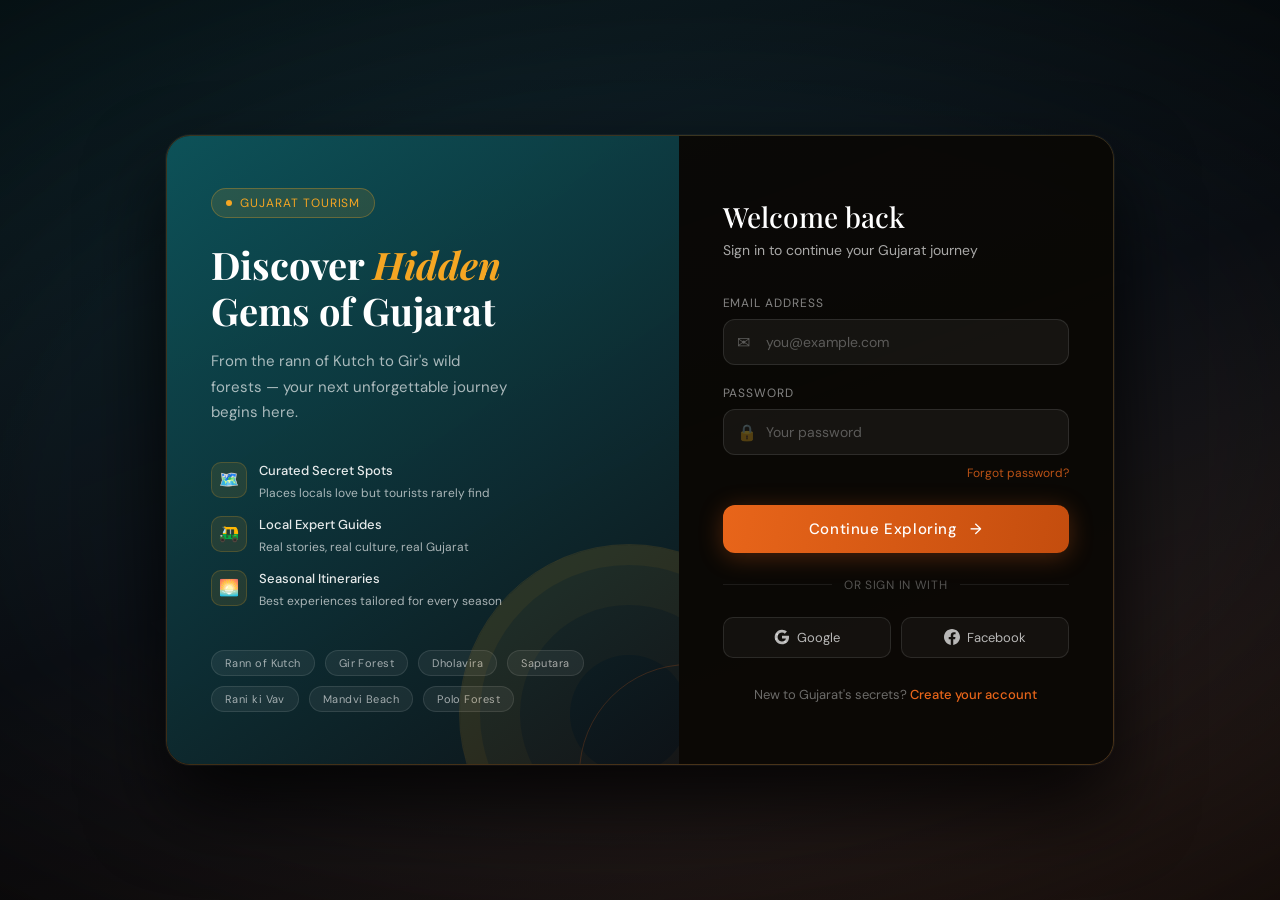
==== commit 68aef86e: "Add files via upload" ====
--- a/index.html
+++ b/index.html
@@ -3,207 +3,1726 @@
 <head>
   <meta charset="UTF-8" />
   <meta name="viewport" content="width=device-width, initial-scale=1.0" />
-  <title>Hidden Gems of Gujarat</title>
-  <link rel="stylesheet" href="assets/css/style.css" />
-  
-  <!-- AOS Library for scroll animations -->
+  <title>HiddenHive — Hidden Gems of Gujarat</title>
+
+  <!-- AOS Library -->
   <link href="https://cdn.jsdelivr.net/npm/aos@2.3.4/dist/aos.css" rel="stylesheet">
+  <!-- Google Fonts -->
+  <link href="https://fonts.googleapis.com/css2?family=Playfair+Display:ital,wght@0,400;0,700;1,400&family=DM+Sans:wght@300;400;500;600;700&display=swap" rel="stylesheet"/>
 
   <style>
-    /* ===== GLOBAL ===== */
+    /* ===== RESET & ROOT ===== */
+    *, *::before, *::after { margin: 0; padding: 0; box-sizing: border-box; }
     html { scroll-behavior: smooth; }
 
-    /* ===== HERO SECTION ===== */
-    .hero { position: relative; height: 90vh; color: #fff; display: flex; align-items: center; justify-content: center; text-align: center; overflow: hidden; }
-    .hero::before { content: ""; position: absolute; width: 110%; height: 110%; background: inherit; background-size: cover; background-position: center; animation: zoomBg 20s infinite alternate ease-in-out; z-index: 0; }
-    @keyframes zoomBg { from { transform: scale(1); } to { transform: scale(1.1); } }
-    .hero .overlay { position: absolute; width: 100%; height: 100%; background: linear-gradient(to right, rgba(0,0,0,0.7), rgba(0,0,0,0.3)); z-index: 1; }
-    .hero-content { position: relative; z-index: 2; max-width: 800px; animation: floatUp 1.5s ease-in-out; }
-    @keyframes floatUp { from { opacity:0; transform: translateY(40px); } to { opacity:1; transform: translateY(0); } }
-    .hero-content h1 { font-size: 2.8rem; animation: floatText 3s ease-in-out infinite; }
-    @keyframes floatText { 0%,100% { transform: translateY(0); } 50% { transform: translateY(-10px); } }
+    :root {
+      --sand:        #f5f0e8;
+      --ochre:       #c8862a;
+      --saffron:     #e8a020;
+      --terracotta:  #b85c38;
+      --deep:        #1a1208;
+      --leaf:        #3d6b35;
+      --sky:         #2a6896;
+      --cream:       #fdf8f0;
+      --text:        #2d1f0e;
+      --muted:       #7a6040;
+      --border:      #e8e0d0;
+    }
+
+    body {
+      font-family: 'DM Sans', sans-serif;
+      background: var(--cream);
+      color: var(--text);
+      overflow-x: hidden;
+    }
+
+    /* ===== CURSOR EFFECTS ===== */
+    .cursor-glow {
+      position: fixed;
+      width: 300px;
+      height: 300px;
+      border-radius: 50%;
+      background: radial-gradient(circle, rgba(232,160,32,0.15) 0%, transparent 70%);
+      pointer-events: none;
+      z-index: 9999;
+      transform: translate(-50%, -50%);
+      transition: opacity 0.3s;
+      opacity: 0;
+    }
 
     /* ===== NAVBAR ===== */
-    .navbar { position: fixed; width: 100%; padding: 15px 50px; display: flex; justify-content: space-between; align-items: center; backdrop-filter: blur(10px); background: rgba(0,0,0,0.5); z-index: 1000; transition: 0.3s; }
-    .navbar:hover { background: rgba(0,0,0,0.8); }
-    .logo { font-size: 1.8rem; color: #fff; font-weight: bold; transition: 0.3s; }
-    .logo:hover { color: #ff7f50; transform: scale(1.05); }
-    .nav-links { display: flex; gap: 30px; list-style: none; }
-    .nav-links li a { color: #fff; text-decoration: none; position: relative; transition: 0.3s; }
-    .nav-links li a::after { content: ''; position: absolute; width: 0%; height: 2px; bottom: -4px; left: 0; background: linear-gradient(90deg,#ff7f50,#ff5722); transition: 0.3s; }
-    .nav-links li a:hover::after { width: 100%; }
-
-    /* ===== BUTTON ===== */
-    .btn-primary { background: linear-gradient(45deg,#ff7f50,#ff5722); color: #fff; padding: 12px 30px; border-radius: 30px; text-decoration: none; transition: 0.3s; box-shadow: 0 5px 15px rgba(255,127,80,0.4); }
-    .btn-primary:hover { transform: translateY(-3px) scale(1.05); box-shadow: 0 10px 25px rgba(255,87,34,0.6); }
-
-    /* ===== SEARCH BOX ===== */
-    .search-box { margin-top: 20px; }
-    .search-box input { padding: 12px 15px; border-radius: 30px 0 0 30px; border: none; width: 250px; transition: 0.3s; }
-    .search-box input:focus { width: 300px; }
-    .search-box button { padding: 12px 20px; border-radius: 0 30px 30px 0; border: none; background: linear-gradient(45deg,#ff7f50,#ff5722); color: #fff; cursor: pointer; transition: 0.3s; }
-    .search-box button:hover { transform: scale(1.05); }
+    .navbar {
+      position: fixed;
+      top: 0; left: 0; right: 0;
+      z-index: 1000;
+      display: flex;
+      align-items: center;
+      justify-content: space-between;
+      padding: 18px 48px;
+      background: rgba(26, 18, 8, 0);
+      backdrop-filter: blur(0px);
+      border-bottom: 1px solid rgba(200, 134, 42, 0);
+      transition: all 0.5s cubic-bezier(0.4, 0, 0.2, 1);
+    }
+    
+    .navbar.scrolled {
+      background: rgba(26, 18, 8, 0.95);
+      backdrop-filter: blur(20px);
+      border-bottom: 1px solid rgba(200, 134, 42, 0.3);
+      padding: 14px 48px;
+      box-shadow: 0 10px 40px rgba(0,0,0,0.3);
+    }
+
+    .logo {
+      font-family: 'Playfair Display', serif;
+      font-size: 1.7rem;
+      color: #fff;
+      letter-spacing: 1px;
+      text-decoration: none;
+      position: relative;
+      transition: transform 0.3s ease;
+    }
+    .logo:hover { transform: scale(1.05); }
+    .logo span { 
+      color: var(--saffron);
+      display: inline-block;
+      transition: transform 0.3s ease;
+    }
+    .logo:hover span {
+      transform: rotate(-5deg) scale(1.1);
+    }
+
+    .nav-links {
+      display: flex;
+      gap: 32px;
+      list-style: none;
+      align-items: center;
+    }
+    .nav-links li {
+      position: relative;
+    }
+    .nav-links a {
+      color: rgba(255,255,255,0.8);
+      text-decoration: none;
+      font-size: 0.88rem;
+      letter-spacing: 0.4px;
+      position: relative;
+      transition: color 0.3s ease;
+      padding: 8px 0;
+      display: block;
+    }
+    .nav-links a::after {
+      content: '';
+      position: absolute;
+      bottom: 0; left: 50%;
+      width: 0; height: 2px;
+      background: linear-gradient(90deg, var(--saffron), var(--ochre));
+      transition: all 0.4s cubic-bezier(0.4, 0, 0.2, 1);
+      transform: translateX(-50%);
+    }
+    .nav-links a:hover { color: #fff; }
+    .nav-links a:hover::after { width: 100%; }
+
+    .nav-cta {
+      background: linear-gradient(135deg, var(--terracotta), var(--ochre));
+      color: #fff !important;
+      padding: 9px 22px;
+      border-radius: 30px;
+      font-weight: 500;
+      font-size: 0.84rem !important;
+      letter-spacing: 0.3px;
+      transition: all 0.4s cubic-bezier(0.4, 0, 0.2, 1) !important;
+      box-shadow: 0 4px 16px rgba(184,92,56,0.35);
+      position: relative;
+      overflow: hidden;
+    }
+    .nav-cta::before {
+      content: '';
+      position: absolute;
+      top: 50%; left: 50%;
+      width: 0; height: 0;
+      border-radius: 50%;
+      background: rgba(255,255,255,0.2);
+      transform: translate(-50%, -50%);
+      transition: width 0.6s, height 0.6s;
+    }
+    .nav-cta:hover::before {
+      width: 300px;
+      height: 300px;
+    }
+    .nav-cta:hover {
+      transform: translateY(-3px) scale(1.05) !important;
+      box-shadow: 0 12px 32px rgba(184,92,56,0.6) !important;
+    }
+    .nav-cta::after { display: none !important; }
+
+    /* ===== HERO ===== */
+    .hero {
+      height: 100vh;
+      min-height: 620px;
+      position: relative;
+      display: flex;
+      align-items: center;
+      justify-content: flex-start;
+      background: linear-gradient(160deg, #1a0e05 0%, #2d1a08 40%, #3d2510 100%);
+      overflow: hidden;
+    }
+
+    .hero-bg-img {
+      position: absolute;
+      right: 0; top: 0; bottom: 0;
+      width: 55%;
+      background: url('assets/images/Gujarat.jpeg') center/cover no-repeat;
+      opacity: 0;
+      mask-image: linear-gradient(to right, transparent, rgba(0,0,0,0.8) 40%, black 100%);
+      -webkit-mask-image: linear-gradient(to right, transparent, rgba(0,0,0,0.8) 40%, black 100%);
+      animation: heroImageFade 1.5s ease-out 0.5s forwards, subtleZoom 25s ease-in-out 1.5s infinite alternate;
+    }
+    @keyframes heroImageFade {
+      from { opacity: 0; transform: scale(1.1); }
+      to   { opacity: 0.5; transform: scale(1); }
+    }
+    @keyframes subtleZoom {
+      from { transform: scale(1); }
+      to   { transform: scale(1.08); }
+    }
+
+    .hero-pattern {
+      position: absolute; inset: 0;
+      background-image:
+        radial-gradient(circle at 15% 55%, rgba(200,134,42,0.18) 0%, transparent 50%),
+        radial-gradient(circle at 80% 20%, rgba(184,92,56,0.12) 0%, transparent 40%);
+      animation: patternPulse 8s ease-in-out infinite;
+    }
+    @keyframes patternPulse {
+      0%, 100% { opacity: 1; }
+      50% { opacity: 0.6; }
+    }
+
+    .hero-grid {
+      position: absolute; inset: 0;
+      background-image:
+        linear-gradient(rgba(200,134,42,0.07) 1px, transparent 1px),
+        linear-gradient(90deg, rgba(200,134,42,0.07) 1px, transparent 1px);
+      background-size: 60px 60px;
+      animation: gridFloat 20s linear infinite;
+    }
+    @keyframes gridFloat {
+      from { background-position: 0 0; }
+      to { background-position: 60px 60px; }
+    }
+
+    /* Floating particles */
+    .hero-particles {
+      position: absolute;
+      inset: 0;
+      overflow: hidden;
+      pointer-events: none;
+    }
+    .particle {
+      position: absolute;
+      width: 4px;
+      height: 4px;
+      background: var(--saffron);
+      border-radius: 50%;
+      opacity: 0;
+      animation: floatParticle 8s infinite;
+    }
+    @keyframes floatParticle {
+      0% { transform: translateY(100vh) translateX(0); opacity: 0; }
+      10% { opacity: 0.6; }
+      90% { opacity: 0.3; }
+      100% { transform: translateY(-100px) translateX(100px); opacity: 0; }
+    }
+    .particle:nth-child(1) { left: 10%; animation-delay: 0s; }
+    .particle:nth-child(2) { left: 25%; animation-delay: 2s; }
+    .particle:nth-child(3) { left: 50%; animation-delay: 4s; }
+    .particle:nth-child(4) { left: 75%; animation-delay: 6s; }
+    .particle:nth-child(5) { left: 90%; animation-delay: 1s; }
+
+    .hero-content {
+      position: relative;
+      z-index: 2;
+      max-width: 660px;
+      padding: 0 48px;
+      animation: heroFadeUp 1.2s cubic-bezier(0.4, 0, 0.2, 1) both;
+    }
+    @keyframes heroFadeUp {
+      from { opacity: 0; transform: translateY(50px); }
+      to   { opacity: 1; transform: translateY(0); }
+    }
+
+    .hero-eyebrow {
+      display: inline-flex;
+      align-items: center;
+      gap: 8px;
+      background: rgba(200,134,42,0.15);
+      border: 1px solid rgba(200,134,42,0.4);
+      color: var(--saffron);
+      font-size: 0.75rem;
+      letter-spacing: 2px;
+      text-transform: uppercase;
+      padding: 6px 16px;
+      border-radius: 20px;
+      margin-bottom: 24px;
+      animation: pulse 2s ease-in-out infinite;
+    }
+    @keyframes pulse {
+      0%, 100% { transform: scale(1); box-shadow: 0 0 0 0 rgba(232,160,32,0.4); }
+      50% { transform: scale(1.02); box-shadow: 0 0 20px 5px rgba(232,160,32,0); }
+    }
+    .hero-eyebrow::before { 
+      content: '✦'; 
+      font-size: 10px;
+      animation: spin 3s linear infinite;
+    }
+    @keyframes spin {
+      from { transform: rotate(0deg); }
+      to { transform: rotate(360deg); }
+    }
+
+    .hero-title {
+      font-family: 'Playfair Display', serif;
+      font-size: clamp(2.4rem, 5vw, 4.2rem);
+      color: #fff;
+      line-height: 1.15;
+      margin-bottom: 22px;
+    }
+    .hero-title em { 
+      color: var(--saffron);
+      font-style: italic;
+      display: inline-block;
+      animation: titleGlow 3s ease-in-out infinite;
+    }
+    @keyframes titleGlow {
+      0%, 100% { text-shadow: 0 0 10px rgba(232,160,32,0.3); }
+      50% { text-shadow: 0 0 30px rgba(232,160,32,0.6), 0 0 50px rgba(232,160,32,0.3); }
+    }
+
+    .hero-sub {
+      color: rgba(255,255,255,0.62);
+      font-size: 1rem;
+      line-height: 1.75;
+      margin-bottom: 36px;
+      max-width: 480px;
+      font-weight: 300;
+      animation: fadeInUp 1s ease-out 0.3s both;
+    }
+    @keyframes fadeInUp {
+      from { opacity: 0; transform: translateY(20px); }
+      to { opacity: 1; transform: translateY(0); }
+    }
+
+    .hero-actions {
+      display: flex;
+      gap: 14px;
+      flex-wrap: wrap;
+      margin-bottom: 52px;
+    }
+
+    .btn-gold {
+      background: linear-gradient(135deg, var(--ochre), var(--saffron));
+      color: #fff;
+      padding: 13px 28px;
+      border-radius: 8px;
+      text-decoration: none;
+      font-weight: 500;
+      font-size: 0.92rem;
+      letter-spacing: 0.3px;
+      transition: all 0.4s cubic-bezier(0.4, 0, 0.2, 1);
+      box-shadow: 0 4px 20px rgba(200,134,42,0.4);
+      position: relative;
+      overflow: hidden;
+    }
+    .btn-gold::before {
+      content: '';
+      position: absolute;
+      top: 0; left: -100%;
+      width: 100%; height: 100%;
+      background: linear-gradient(90deg, transparent, rgba(255,255,255,0.3), transparent);
+      transition: left 0.5s;
+    }
+    .btn-gold:hover::before {
+      left: 100%;
+    }
+    .btn-gold:hover {
+      transform: translateY(-3px) scale(1.05);
+      box-shadow: 0 12px 35px rgba(200,134,42,0.6);
+    }
+
+    .btn-ghost {
+      border: 1px solid rgba(255,255,255,0.28);
+      color: rgba(255,255,255,0.85);
+      padding: 13px 28px;
+      border-radius: 8px;
+      text-decoration: none;
+      font-size: 0.92rem;
+      transition: all 0.4s cubic-bezier(0.4, 0, 0.2, 1);
+      position: relative;
+      overflow: hidden;
+    }
+    .btn-ghost::before {
+      content: '';
+      position: absolute;
+      top: 50%; left: 50%;
+      width: 0; height: 0;
+      background: rgba(255,255,255,0.1);
+      border-radius: 50%;
+      transform: translate(-50%, -50%);
+      transition: width 0.6s, height 0.6s;
+    }
+    .btn-ghost:hover::before {
+      width: 300px;
+      height: 300px;
+    }
+    .btn-ghost:hover {
+      border-color: rgba(255,255,255,0.6);
+      transform: translateY(-3px);
+    }
+
+    .hero-stats {
+      display: flex;
+      gap: 40px;
+      padding-top: 32px;
+      border-top: 1px solid rgba(255,255,255,0.1);
+    }
+    .stat-item {
+      position: relative;
+      padding: 8px 0;
+      transition: transform 0.3s ease;
+    }
+    .stat-item:hover {
+      transform: translateY(-5px);
+    }
+    .stat-item::before {
+      content: '';
+      position: absolute;
+      bottom: 0; left: 0;
+      width: 0; height: 2px;
+      background: var(--saffron);
+      transition: width 0.4s ease;
+    }
+    .stat-item:hover::before {
+      width: 100%;
+    }
+    .stat-num {
+      font-family: 'Playfair Display', serif;
+      font-size: 2rem;
+      color: var(--saffron);
+      font-weight: 700;
+      line-height: 1;
+      display: inline-block;
+      animation: countUp 2s ease-out;
+    }
+    @keyframes countUp {
+      from { opacity: 0; transform: scale(0.5); }
+      to { opacity: 1; transform: scale(1); }
+    }
+    .stat-label {
+      color: rgba(255,255,255,0.42);
+      font-size: 0.76rem;
+      letter-spacing: 0.5px;
+      margin-top: 5px;
+    }
+
+    /* ===== SEARCH BAR ===== */
+    .search-outer {
+      background: var(--cream);
+      padding: 0 48px;
+      position: relative;
+    }
+    .search-wrap {
+      background: #fff;
+      border-radius: 16px;
+      box-shadow: 0 20px 60px rgba(0,0,0,0.10);
+      max-width: 820px;
+      margin: 0 auto;
+      padding: 28px 32px;
+      transform: translateY(-44px);
+      position: relative;
+      z-index: 10;
+      border: 1px solid var(--border);
+      transition: all 0.4s ease;
+      animation: slideUp 0.8s ease-out;
+    }
+    @keyframes slideUp {
+      from { transform: translateY(20px); opacity: 0; }
+      to { transform: translateY(-44px); opacity: 1; }
+    }
+    .search-wrap:hover {
+      box-shadow: 0 30px 80px rgba(0,0,0,0.15);
+      transform: translateY(-48px);
+    }
+    .search-label {
+      font-size: 0.73rem;
+      text-transform: uppercase;
+      letter-spacing: 1.5px;
+      color: var(--muted);
+      margin-bottom: 12px;
+      font-weight: 500;
+    }
+    .search-row { 
+      display: flex; 
+      gap: 10px;
+      position: relative;
+    }
+    .search-input {
+      flex: 1;
+      border: 1.5px solid var(--border);
+      border-radius: 10px;
+      padding: 13px 18px;
+      font-family: 'DM Sans', sans-serif;
+      font-size: 0.95rem;
+      color: var(--text);
+      background: var(--cream);
+      outline: none;
+      transition: all 0.3s ease;
+    }
+    .search-input:focus { 
+      border-color: var(--ochre);
+      transform: scale(1.02);
+      box-shadow: 0 5px 20px rgba(200,134,42,0.15);
+    }
+    .search-btn {
+      background: var(--terracotta);
+      color: #fff;
+      border: none;
+      padding: 13px 26px;
+      border-radius: 10px;
+      cursor: pointer;
+      font-size: 0.9rem;
+      font-family: 'DM Sans', sans-serif;
+      font-weight: 500;
+      transition: all 0.3s ease;
+      white-space: nowrap;
+      position: relative;
+      overflow: hidden;
+    }
+    .search-btn::after {
+      content: '→';
+      position: absolute;
+      right: 20px;
+      transition: transform 0.3s ease;
+    }
+    .search-btn:hover::after {
+      transform: translateX(5px);
+    }
+    .search-btn:hover { 
+      background: var(--ochre);
+      transform: translateY(-2px) scale(1.05);
+      box-shadow: 0 10px 25px rgba(200,134,42,0.3);
+    }
+    .search-chips {
+      display: flex;
+      gap: 8px;
+      flex-wrap: wrap;
+      margin-top: 14px;
+      align-items: center;
+    }
+    .chips-label { font-size: 0.78rem; color: var(--muted); }
+    .chip {
+      font-size: 0.78rem;
+      padding: 5px 14px;
+      border-radius: 20px;
+      border: 1px solid #e0d5c0;
+      color: var(--muted);
+      cursor: pointer;
+      transition: all 0.3s cubic-bezier(0.4, 0, 0.2, 1);
+      background: transparent;
+      position: relative;
+      overflow: hidden;
+    }
+    .chip::before {
+      content: '';
+      position: absolute;
+      top: 50%; left: 50%;
+      width: 0; height: 0;
+      background: #fdf0df;
+      border-radius: 50%;
+      transform: translate(-50%, -50%);
+      transition: width 0.4s, height 0.4s;
+    }
+    .chip:hover::before {
+      width: 200px;
+      height: 200px;
+    }
+    .chip:hover { 
+      border-color: var(--ochre);
+      color: var(--ochre);
+      transform: translateY(-2px);
+    }
+
+    /* ===== CATEGORIES ===== */
+    .categories-section {
+      background: var(--deep);
+      padding: 72px 48px;
+      position: relative;
+      overflow: hidden;
+    }
+    .categories-section::before {
+      content: '';
+      position: absolute;
+      top: 0; left: 0;
+      width: 100%; height: 100%;
+      background: radial-gradient(circle at 30% 50%, rgba(200,134,42,0.05) 0%, transparent 50%);
+      pointer-events: none;
+    }
+    .section-eyebrow {
+      font-size: 0.73rem;
+      letter-spacing: 2px;
+      text-transform: uppercase;
+      color: var(--terracotta);
+      font-weight: 500;
+      margin-bottom: 10px;
+    }
+    .section-title {
+      font-family: 'Playfair Display', serif;
+      font-size: 2.2rem;
+      line-height: 1.25;
+    }
+    .section-title span { 
+      color: var(--ochre);
+      position: relative;
+      display: inline-block;
+    }
+    .section-title span::after {
+      content: '';
+      position: absolute;
+      bottom: -5px; left: 0;
+      width: 100%; height: 3px;
+      background: linear-gradient(90deg, var(--ochre), transparent);
+      animation: underlineExpand 2s ease-in-out infinite;
+    }
+    @keyframes underlineExpand {
+      0%, 100% { width: 100%; }
+      50% { width: 60%; }
+    }
+    .section-sub {
+      font-size: 0.95rem;
+      margin-top: 10px;
+      max-width: 520px;
+      line-height: 1.75;
+      font-weight: 300;
+    }
+
+    .cat-grid {
+      display: grid;
+      grid-template-columns: repeat(4, 1fr);
+      gap: 16px;
+      margin-top: 40px;
+    }
+    .cat-card {
+      border: 1px solid rgba(200,134,42,0.2);
+      border-radius: 16px;
+      padding: 28px 22px;
+      cursor: pointer;
+      transition: all 0.5s cubic-bezier(0.4, 0, 0.2, 1);
+      text-align: center;
+      background: rgba(255,255,255,0.04);
+      position: relative;
+      overflow: hidden;
+    }
+    .cat-card::before {
+      content: '';
+      position: absolute;
+      top: 50%; left: 50%;
+      width: 0; height: 0;
+      background: radial-gradient(circle, rgba(200,134,42,0.2) 0%, transparent 70%);
+      border-radius: 50%;
+      transform: translate(-50%, -50%);
+      transition: width 0.6s, height 0.6s;
+    }
+    .cat-card:hover::before {
+      width: 300px;
+      height: 300px;
+    }
+    .cat-card:hover {
+      background: rgba(200,134,42,0.12);
+      border-color: rgba(200,134,42,0.5);
+      transform: translateY(-8px) scale(1.02);
+      box-shadow: 0 20px 40px rgba(0,0,0,0.3);
+    }
+    .cat-icon { 
+      font-size: 2rem;
+      margin-bottom: 12px;
+      display: block;
+      transition: transform 0.5s ease;
+    }
+    .cat-card:hover .cat-icon {
+      transform: scale(1.2) rotate(10deg);
+    }
+    .cat-name {
+      font-family: 'Playfair Display', serif;
+      font-size: 1.05rem;
+      color: #fff;
+      margin-bottom: 6px;
+      transition: color 0.3s ease;
+    }
+    .cat-card:hover .cat-name {
+      color: var(--saffron);
+    }
+    .cat-count { 
+      font-size: 0.78rem;
+      color: rgba(255,255,255,0.38);
+      transition: color 0.3s ease;
+    }
+    .cat-card:hover .cat-count {
+      color: rgba(255,255,255,0.6);
+    }
+
+    /* ===== REGION SECTIONS ===== */
+    .region-section { 
+      padding: 64px 48px;
+      position: relative;
+    }
+    .region-section.alt { background: #f4f0e8; }
+
+    .region-head {
+      display: flex;
+      align-items: center;
+      gap: 18px;
+      margin-bottom: 32px;
+      padding-bottom: 20px;
+      border-bottom: 2px solid #ede5d0;
+      position: relative;
+    }
+    .region-head::after {
+      content: '';
+      position: absolute;
+      bottom: -2px; left: 0;
+      width: 0; height: 2px;
+      background: linear-gradient(90deg, var(--ochre), transparent);
+      transition: width 1s ease;
+    }
+    .region-head.in-view::after {
+      width: 200px;
+    }
+    .region-icon {
+      width: 50px; height: 50px;
+      border-radius: 13px;
+      display: flex;
+      align-items: center;
+      justify-content: center;
+      font-size: 1.4rem;
+      flex-shrink: 0;
+      transition: transform 0.4s ease;
+      animation: iconBounce 2s ease-in-out infinite;
+    }
+    @keyframes iconBounce {
+      0%, 100% { transform: translateY(0); }
+      50% { transform: translateY(-5px); }
+    }
+    .region-icon.central  { background: #fdf0df; }
+    .region-icon.north    { background: #e8f0e8; }
+    .region-icon.saura    { background: #e8f4fd; }
+    .region-icon.south    { background: #fde8e8; }
+
+    .region-title {
+      font-family: 'Playfair Display', serif;
+      font-size: 1.65rem;
+      color: var(--deep);
+    }
+    .region-count { 
+      font-size: 0.82rem;
+      color: var(--muted);
+      margin-top: 3px;
+    }
 
     /* ===== CITY CARDS ===== */
-    .city-card { overflow: hidden; border-radius: 20px; transition: 0.4s; }
-    .city-card img { width: 100%; transition: 0.4s; }
-    .city-card:hover img { transform: scale(1.1); }
-    .city-card:hover { transform: translateY(-10px) scale(1.03); box-shadow: 0 15px 40px rgba(0,0,0,0.4); }
-
-    /* ===== CATEGORY SECTION ===== */
-    .categories { background: linear-gradient(270deg, #1f1c2c, #928dab, #1f4037, #99f2c8); background-size: 600% 600%; animation: gradientShift 12s ease infinite; color: #fff; position: relative; overflow: hidden; }
-    @keyframes gradientShift { 0% { background-position: 0% 50%; } 50% { background-position: 100% 50%; } 100% { background-position: 0% 50%; } }
-    .category-grid { display: grid; grid-template-columns: repeat(4, 1fr); gap: 25px; margin-top: 40px; }
-    @media (max-width: 900px) { .category-grid { grid-template-columns: repeat(2, 1fr); } }
-    @media (max-width: 500px) { .category-grid { grid-template-columns: 1fr; } }
-    .category-card { padding: 30px 20px; border-radius: 20px; text-align: center; cursor: pointer; position: relative; overflow: hidden; backdrop-filter: blur(15px); background: rgba(255,255,255,0.12); border: 1px solid rgba(255,255,255,0.2); transition: all 0.4s ease; }
-    .category-card::before { content: ""; position: absolute; width: 150%; height: 150%; top: -50%; left: -50%; background: radial-gradient(circle, rgba(255,255,255,0.2), transparent); opacity: 0; transition: 0.5s; }
-    .category-card:hover::before { opacity: 1; }
-    .category-card:hover { transform: translateY(-12px) scale(1.05); box-shadow: 0 20px 40px rgba(0,0,0,0.5); }
-    .category-card .icon { font-size: 2.5rem; margin-bottom: 10px; transition: transform 0.3s; }
-    .category-card:hover .icon { transform: rotate(10deg) scale(1.2); }
-    .category-card h3 { margin-bottom: 10px; font-size: 1.3rem; }
-    .category-card p { font-size: 0.95rem; color: #ddd; }
-    .category-card.nature:hover { border-color: #00ffae; }
-    .category-card.history:hover { border-color: #ffc107; }
-    .category-card.spiritual:hover { border-color: #ff7f50; }
-    .category-card.food:hover { border-color: #ff4b2b; }
+    .city-grid {
+      display: grid;
+      grid-template-columns: repeat(4, 1fr);
+      gap: 20px;
+    }
+    .city-card {
+      border-radius: 16px;
+      overflow: hidden;
+      cursor: pointer;
+      position: relative;
+      box-shadow: 0 4px 24px rgba(0,0,0,0.08);
+      transition: all 0.5s cubic-bezier(0.4, 0, 0.2, 1);
+      background: #fff;
+      height: 220px;
+    }
+    .city-card::before {
+      content: '';
+      position: absolute;
+      top: 0; left: 0;
+      width: 100%; height: 100%;
+      background: linear-gradient(135deg, rgba(200,134,42,0.2) 0%, transparent 100%);
+      opacity: 0;
+      transition: opacity 0.5s ease;
+      z-index: 1;
+    }
+    .city-card:hover::before {
+      opacity: 1;
+    }
+    .city-card:hover {
+      transform: translateY(-10px) scale(1.02);
+      box-shadow: 0 25px 60px rgba(0,0,0,0.25);
+    }
+    .city-card img {
+      width: 100%; height: 100%;
+      object-fit: cover;
+      display: block;
+      transition: transform 0.7s cubic-bezier(0.4, 0, 0.2, 1);
+    }
+    .city-card:hover img { 
+      transform: scale(1.15);
+    }
+
+    .city-overlay {
+      position: absolute; inset: 0;
+      background: linear-gradient(to top, rgba(20,10,0,0.85) 0%, rgba(0,0,0,0.3) 50%, rgba(0,0,0,0) 80%);
+      z-index: 2;
+    }
+    .city-body {
+      position: absolute;
+      bottom: 0; left: 0; right: 0;
+      padding: 18px 16px;
+      z-index: 3;
+      transform: translateY(0);
+      transition: transform 0.4s ease;
+    }
+    .city-card:hover .city-body {
+      transform: translateY(-5px);
+    }
+    .city-name {
+      font-family: 'Playfair Display', serif;
+      font-size: 1.15rem;
+      color: #fff;
+      font-weight: 700;
+      margin-bottom: 4px;
+      text-shadow: 0 2px 10px rgba(0,0,0,0.5);
+    }
+    .city-sub { 
+      font-size: 0.73rem;
+      color: rgba(255,255,255,0.62);
+      line-height: 1.5;
+    }
+
+    .city-btn {
+      margin-top: 10px;
+      display: inline-flex;
+      align-items: center;
+      gap: 6px;
+      background: rgba(255,255,255,0.16);
+      backdrop-filter: blur(8px);
+      border: 1px solid rgba(255,255,255,0.28);
+      color: #fff;
+      font-size: 0.74rem;
+      padding: 6px 14px;
+      border-radius: 20px;
+      text-decoration: none;
+      transition: all 0.3s ease;
+      position: relative;
+      overflow: hidden;
+    }
+    .city-btn::before {
+      content: '';
+      position: absolute;
+      top: 50%; left: 50%;
+      width: 0; height: 0;
+      background: var(--ochre);
+      border-radius: 50%;
+      transform: translate(-50%, -50%);
+      transition: width 0.4s, height 0.4s;
+    }
+    .city-btn:hover::before {
+      width: 200px;
+      height: 200px;
+    }
+    .city-btn:hover { 
+      border-color: var(--ochre);
+      transform: scale(1.05);
+    }
+
+    .city-badge {
+      position: absolute;
+      top: 12px; left: 12px;
+      z-index: 4;
+      background: rgba(255,255,255,0.2);
+      backdrop-filter: blur(10px);
+      border: 1px solid rgba(255,255,255,0.3);
+      color: #fff;
+      font-size: 0.67rem;
+      padding: 4px 10px;
+      border-radius: 12px;
+      letter-spacing: 0.5px;
+      animation: badgePulse 3s ease-in-out infinite;
+    }
+    @keyframes badgePulse {
+      0%, 100% { opacity: 0.9; }
+      50% { opacity: 1; box-shadow: 0 0 15px rgba(255,255,255,0.5); }
+    }
+
+    /* ===== HIGHLIGHT STRIP ===== */
+    .highlight {
+      background: linear-gradient(135deg, var(--terracotta) 0%, var(--ochre) 100%);
+      padding: 70px 48px;
+      display: grid;
+      grid-template-columns: 1fr 1fr;
+      gap: 52px;
+      align-items: center;
+      position: relative;
+      overflow: hidden;
+    }
+    .highlight::before {
+      content: '';
+      position: absolute;
+      top: -50%;
+      right: -10%;
+      width: 500px;
+      height: 500px;
+      background: radial-gradient(circle, rgba(255,255,255,0.1) 0%, transparent 70%);
+      border-radius: 50%;
+      animation: floatCircle 15s ease-in-out infinite;
+    }
+    @keyframes floatCircle {
+      0%, 100% { transform: translate(0, 0) scale(1); }
+      50% { transform: translate(-50px, 50px) scale(1.1); }
+    }
+    .hl-text {
+      position: relative;
+      z-index: 2;
+    }
+    .hl-text h2 {
+      font-family: 'Playfair Display', serif;
+      font-size: 2.2rem;
+      color: #fff;
+      line-height: 1.3;
+      margin-bottom: 16px;
+    }
+    .hl-text p {
+      color: rgba(255,255,255,0.72);
+      font-size: 0.96rem;
+      line-height: 1.8;
+      font-weight: 300;
+    }
+    .hl-features {
+      display: grid;
+      grid-template-columns: 1fr 1fr;
+      gap: 14px;
+      margin-top: 28px;
+    }
+    .hl-feat {
+      display: flex;
+      align-items: flex-start;
+      gap: 12px;
+      padding: 16px;
+      border-radius: 12px;
+      background: rgba(255,255,255,0.12);
+      transition: all 0.3s ease;
+      backdrop-filter: blur(10px);
+    }
+    .hl-feat:hover {
+      background: rgba(255,255,255,0.2);
+      transform: translateX(5px);
+    }
+    .hl-feat-icon { 
+      font-size: 1.2rem;
+      flex-shrink: 0;
+      margin-top: 1px;
+      transition: transform 0.3s ease;
+    }
+    .hl-feat:hover .hl-feat-icon {
+      transform: scale(1.2) rotate(10deg);
+    }
+    .hl-feat-label {
+      font-size: 0.7rem;
+      color: rgba(255,255,255,0.48);
+      margin-bottom: 2px;
+      letter-spacing: 0.5px;
+      text-transform: uppercase;
+    }
+    .hl-feat-text { 
+      font-size: 0.82rem;
+      color: rgba(255,255,255,0.85);
+      line-height: 1.5;
+    }
+
+    .hl-visual {
+      border-radius: 20px;
+      overflow: hidden;
+      height: 330px;
+      background: url('assets/images/Main.jfif') center/cover;
+      position: relative;
+      z-index: 2;
+      box-shadow: 0 20px 60px rgba(0,0,0,0.4);
+      transition: transform 0.5s ease;
+    }
+    .hl-visual:hover {
+      transform: scale(1.05) rotate(2deg);
+    }
+    .hl-visual::after {
+      content: '';
+      position: absolute; inset: 0;
+      background: linear-gradient(to right, rgba(184,92,56,0.35), transparent);
+    }
 
     /* ===== FOOTER ===== */
-    .footer { text-align: center; padding: 40px; background: linear-gradient(to right,#111,#222); color: #fff; }
-    .footer h3 { color: #ff7f50; }
-    .footer p { color: #ccc; }
+    .footer {
+      background: var(--deep);
+      padding: 52px 48px 36px;
+      display: grid;
+      grid-template-columns: 2fr 1fr 1fr;
+      gap: 44px;
+      position: relative;
+      overflow: hidden;
+    }
+    .footer::before {
+      content: '';
+      position: absolute;
+      bottom: 0; left: 0;
+      width: 100%; height: 2px;
+      background: linear-gradient(90deg, var(--ochre), transparent);
+    }
+    .footer-logo {
+      font-family: 'Playfair Display', serif;
+      font-size: 1.6rem;
+      color: #fff;
+      margin-bottom: 14px;
+      transition: transform 0.3s ease;
+      display: inline-block;
+    }
+    .footer-logo:hover {
+      transform: scale(1.05);
+    }
+    .footer-logo span { color: var(--saffron); }
+    .footer-desc {
+      font-size: 0.85rem;
+      color: rgba(255,255,255,0.4);
+      line-height: 1.8;
+      max-width: 280px;
+      font-weight: 300;
+    }
+    .footer-col h4 {
+      font-size: 0.73rem;
+      letter-spacing: 1.5px;
+      text-transform: uppercase;
+      color: var(--saffron);
+      margin-bottom: 18px;
+    }
+    .footer-col a {
+      display: block;
+      font-size: 0.85rem;
+      color: rgba(255,255,255,0.42);
+      text-decoration: none;
+      margin-bottom: 11px;
+      transition: all 0.3s ease;
+      position: relative;
+      padding-left: 0;
+    }
+    .footer-col a::before {
+      content: '→';
+      position: absolute;
+      left: -20px;
+      opacity: 0;
+      transition: all 0.3s ease;
+    }
+    .footer-col a:hover {
+      color: rgba(255,255,255,0.85);
+      padding-left: 20px;
+    }
+    .footer-col a:hover::before {
+      left: 0;
+      opacity: 1;
+    }
+
+    .footer-bottom {
+      background: #110d05;
+      padding: 18px 48px;
+      display: flex;
+      align-items: center;
+      justify-content: space-between;
+      border-top: 1px solid rgba(255,255,255,0.06);
+    }
+    .footer-copy { 
+      font-size: 0.8rem;
+      color: rgba(255,255,255,0.28);
+    }
+    .footer-tags { display: flex; gap: 8px; }
+    .ftag {
+      font-size: 0.72rem;
+      border: 1px solid rgba(200,134,42,0.25);
+      color: rgba(200,134,42,0.6);
+      padding: 4px 12px;
+      border-radius: 12px;
+      transition: all 0.3s ease;
+    }
+    .ftag:hover {
+      border-color: rgba(200,134,42,0.6);
+      color: rgba(200,134,42,0.9);
+      transform: translateY(-2px);
+    }
+
+    /* ===== SCROLL PROGRESS BAR ===== */
+    .scroll-progress {
+      position: fixed;
+      top: 0; left: 0;
+      width: 0%;
+      height: 3px;
+      background: linear-gradient(90deg, var(--ochre), var(--saffron));
+      z-index: 10000;
+      transition: width 0.1s ease;
+    }
+
+    /* ===== RESPONSIVE ===== */
+    @media (max-width: 1100px) {
+      .city-grid  { grid-template-columns: repeat(3, 1fr); }
+    }
+    @media (max-width: 900px) {
+      .navbar     { padding: 16px 24px; }
+      .hero-bg-img { display: none; }
+      .hero-content { padding: 0 28px; }
+      .search-outer { padding: 0 24px; }
+      .search-wrap  { padding: 22px 20px; }
+      .categories-section { padding: 52px 24px; }
+      .cat-grid     { grid-template-columns: repeat(2, 1fr); }
+      .region-section { padding: 48px 24px; }
+      .city-grid    { grid-template-columns: repeat(2, 1fr); }
+      .highlight    { grid-template-columns: 1fr; padding: 48px 24px; }
+      .hl-visual    { height: 240px; }
+      .footer       { grid-template-columns: 1fr; padding: 40px 24px 24px; }
+      .footer-bottom { padding: 16px 24px; flex-direction: column; gap: 10px; text-align: center; }
+    }
+    @media (max-width: 540px) {
+      .city-grid  { grid-template-columns: 1fr; }
+      .cat-grid   { grid-template-columns: 1fr 1fr; }
+      .hero-stats { gap: 24px; }
+      .hl-features { grid-template-columns: 1fr; }
+      .hero-title { font-size: 2.1rem; }
+    }
   </style>
 </head>
 
 <body>
 
+<!-- Cursor Glow Effect -->
+<div class="cursor-glow"></div>
+
+<!-- Scroll Progress Bar -->
+<div class="scroll-progress"></div>
+
+<!-- ===== AUTH GUARD ===== -->
 <script>
-  // ✅ Redirect if not logged in
-  const isLoggedIn = localStorage.getItem("isLoggedIn");
-  if (!isLoggedIn) {
+  if (!localStorage.getItem("isLoggedIn")) {
     window.location.href = "login.html";
   }
 </script>
 
-<!-- Navbar -->
+<!-- ===== NAVBAR ===== -->
 <header class="navbar" data-aos="fade-down">
-  <div class="logo" data-aos="fade-right">HiddenHive</div>
+  <a class="logo" href="index.html">Hidden<span>Hive</span></a>
   <nav>
     <ul class="nav-links">
-      <li><a href="index.html" class="active-link" data-aos="fade-left" data-aos-delay="50">Home</a></li>
-      <li><a href="about.html" data-aos="fade-left" data-aos-delay="200">About</a></li>
-      <li id="userSection" data-aos="fade-left" data-aos-delay="250"></li>
+      <li><a href="index.html">Home</a></li>
+      <li><a href="about.html">About</a></li>
+      <li id="userSection"></li>
     </ul>
   </nav>
 </header>
 
-<!-- Hero Section -->
-<section class="hero" id="hero" style="background-image: url('assets/images/Gujarat.jpeg');">
-  <div class="overlay"></div>
+<!-- ===== HERO ===== -->
+<section class="hero" id="hero">
+  <div class="hero-bg-img"></div>
+  <div class="hero-pattern"></div>
+  <div class="hero-grid"></div>
+  <div class="hero-particles">
+    <div class="particle"></div>
+    <div class="particle"></div>
+    <div class="particle"></div>
+    <div class="particle"></div>
+    <div class="particle"></div>
+  </div>
+
   <div class="hero-content">
-    <h1 data-aos="fade-up" data-aos-delay="200">Discover the Hidden Gems of Gujarat</h1>
-    <p class="hero-text" data-aos="fade-up" data-aos-delay="300">
-      Explore secret spots, hidden corners, and unforgettable experiences waiting for you.
+    <h1 class="hero-title" data-aos="fade-up" data-aos-delay="200">
+      Uncover the<br/><em>Hidden Gems</em><br/>of Gujarat
+    </h1>
+    <p class="hero-sub" data-aos="fade-up" data-aos-delay="300">
+      From the salt flats of Kutch to the temples of Somnath — discover secret spots, forgotten trails, and unforgettable experiences across 33 districts.
     </p>
-
-    <div class="hero-buttons" data-aos="fade-up" data-aos-delay="400">
-      <a href="#cities" class="btn btn-primary">Explore Cities</a>
-    </div>
-
-    <div class="search-box" data-aos="fade-up" data-aos-delay="500">
-      <input type="text" id="searchInput" placeholder="Search hidden places, cities, or categories..." />
-      <button onclick="searchContent()">Search</button>
+    <div class="hero-actions" data-aos="fade-up" data-aos-delay="400">
+      <a href="#explore" class="btn-gold">Explore All Cities →</a>
+      <a href="#categories" class="btn-ghost">Browse by Type</a>
+    </div>
+    <div class="hero-stats" data-aos="fade-up" data-aos-delay="500">
+      <div class="stat-item">
+        <div class="stat-num">33</div>
+        <div class="stat-label">Districts</div>
+      </div>
+      <div class="stat-item">
+        <div class="stat-num">200+</div>
+        <div class="stat-label">Hidden Spots</div>
+      </div>
+      <div class="stat-item">
+        <div class="stat-num">4</div>
+        <div class="stat-label">Regions</div>
+      </div>
     </div>
   </div>
 </section>
 
-<!-- Cities Section -->
-<section class="cities section" id="cities" data-aos="fade-up">
-    <div class="container">
-      <h2 data-aos="fade-up">Start Your Journey Through Gujarat</h2>
-      <div class="city-grid">
-        <div class="city-card" data-aos="fade-up" data-aos-delay="100">
-          <img src="assets/images/cities/Rajkot.jpg" alt="Rajkot">
-          <div class="card-content">
-            <h3>Rajkot</h3>
-            <p>Quiet lakesides, cultural corners, and lesser-known local experiences.</p>
-            <a href="city-details.html?city=rajkot" class="card-btn btn-primary">Explore Rajkot</a>
-          </div>
-        </div>
-        <div class="city-card" data-aos="fade-up" data-aos-delay="200">
-          <img src="assets/images/cities/Junagadh.webp" alt="Junagadh">
-          <div class="card-content">
-            <h3>Junagadh</h3>
-            <p>Ancient heritage, hidden viewpoints, and old architectural charm.</p>
-            <a href="city-details.html?city=junagadh" class="card-btn btn-primary">Explore Junagadh</a>
-          </div>
-        </div>
-        <div class="city-card" data-aos="fade-up" data-aos-delay="300">
-          <img src="assets/images/cities/Surat.jpeg" alt="Surat">
-          <div class="card-content">
-            <h3>Surat</h3>
-            <p>Hidden food spots, local streets, and quiet urban gems.</p>
-            <a href="city-details.html?city=surat" class="card-btn btn-primary">Explore Surat</a>
-          </div>
-        </div>
-        <div class="city-card" data-aos="fade-up" data-aos-delay="400">
-          <img src="assets/images/cities/ahmedabad.webp" alt="Ahmedabad">
-          <div class="card-content">
-            <h3>Ahmedabad</h3>
-            <p>Heritage lanes, historic corners, and local cultural discoveries.</p>
-            <a href="city-details.html?city=ahmedabad" class="card-btn btn-primary">Explore Ahmedabad</a>
-          </div>
-        </div>
-        <div class="city-card" data-aos="fade-up" data-aos-delay="500">
-          <img src="assets/images/cities/Vadodara.jpg" alt="Vadodara">
-          <div class="card-content">
-            <h3>Vadodara</h3>
-            <p>Artistic spaces, peaceful gardens, and cultural hidden gems.</p>
-            <a href="city-details.html?city=vadodara" class="card-btn btn-primary">Explore Vadodara</a>
-          </div>
-        </div>
-      </div>
-    </div>
-  </section>
-
-<!-- Categories Section -->
-<section class="categories section">
-  <div class="container">
-    <p class="section-label">Explore by Category</p>
-    <h2>Find Places That Match Your Mood</h2>
-
-    <div class="category-grid">
-      <div class="category-card nature"><div class="icon">🌿</div><h3>Nature</h3><p>Hidden lakes, green spaces, and peaceful viewpoints.</p></div>
-      <div class="category-card history"><div class="icon">🏛️</div><h3>Historical</h3><p>Old streets, forgotten architecture, and heritage corners.</p></div>
-      <div class="category-card spiritual"><div class="icon">🛕</div><h3>Spiritual</h3><p>Temples, calm sacred spots, and soulful hidden places.</p></div>
-      <div class="category-card food"><div class="icon">🍜</div><h3>Food & Culture</h3><p>Authentic food lanes, traditions, and local life.</p></div>
+<!-- ===== CATEGORIES ===== -->
+<section class="categories-section" id="categories">
+  <div data-aos="fade-up">
+    <div class="section-eyebrow" style="color:var(--saffron)">What are you looking for?</div>
+    <div class="section-title" style="color:#fff">Browse by <span>Category</span></div>
+    <div class="section-sub" style="color:rgba(255,255,255,0.45)">
+      From sacred temples to serene beaches — Gujarat has something for every kind of traveller.
+    </div>
+  </div>
+  <div class="cat-grid">
+    <div class="cat-card" data-aos="fade-up" data-aos-delay="0">
+      <span class="cat-icon">🛕</span>
+      <div class="cat-name">Temples &amp; Shrines</div>
+      <div class="cat-count">48 places</div>
+    </div>
+    <div class="cat-card" data-aos="fade-up" data-aos-delay="60">
+      <span class="cat-icon">🏞️</span>
+      <div class="cat-name">Nature &amp; Wildlife</div>
+      <div class="cat-count">36 places</div>
+    </div>
+    <div class="cat-card" data-aos="fade-up" data-aos-delay="120">
+      <span class="cat-icon">🏰</span>
+      <div class="cat-name">Heritage &amp; Forts</div>
+      <div class="cat-count">29 places</div>
+    </div>
+    <div class="cat-card" data-aos="fade-up" data-aos-delay="180">
+      <span class="cat-icon">🌊</span>
+      <div class="cat-name">Beaches &amp; Lakes</div>
+      <div class="cat-count">22 places</div>
+    </div>
+    <div class="cat-card" data-aos="fade-up" data-aos-delay="240">
+      <span class="cat-icon">🍲</span>
+      <div class="cat-name">Food &amp; Local Eats</div>
+      <div class="cat-count">55 places</div>
+    </div>
+    <div class="cat-card" data-aos="fade-up" data-aos-delay="300">
+      <span class="cat-icon">🎨</span>
+      <div class="cat-name">Arts &amp; Crafts</div>
+      <div class="cat-count">18 places</div>
+    </div>
+    <div class="cat-card" data-aos="fade-up" data-aos-delay="360">
+      <span class="cat-icon">🏕️</span>
+      <div class="cat-name">Adventure &amp; Trek</div>
+      <div class="cat-count">14 places</div>
+    </div>
+    <div class="cat-card" data-aos="fade-up" data-aos-delay="420">
+      <span class="cat-icon">🌄</span>
+      <div class="cat-name">Sunrise Spots</div>
+      <div class="cat-count">11 places</div>
     </div>
   </div>
 </section>
 
-<!-- Footer -->
-<footer class="footer" data-aos="fade-up">
-  <div class="container">
-    <h3>HiddenHive</h3>
-    <p>Uncover secret spots, hidden corners, and unforgettable experiences.</p>
-    <p>&copy; 2026 Hidden Gems of Gujarat. All rights reserved.</p>
+<!-- ===== EXPLORE ===== -->
+<div id="explore">
+
+  <!-- 🌆 CENTRAL GUJARAT -->
+  <section class="region-section">
+    <div class="region-head" data-aos="fade-right">
+      <div class="region-icon central">🌆</div>
+      <div>
+        <div class="region-title">Central Gujarat</div>
+        <div class="region-count">5 districts · 40+ hidden places</div>
+      </div>
+    </div>
+    <div class="city-grid">
+
+      <div class="city-card" data-aos="fade-up" data-aos-delay="0">
+        <img src="assets/images/cities/ahmedabad.webp" alt="Ahmedabad"/>
+        <div class="city-overlay"></div>
+        <div class="city-badge">Heritage City</div>
+        <div class="city-body">
+          <div class="city-name">Ahmedabad</div>
+          <div class="city-sub">Sanand · Dholka · Viramgam</div>
+          <a href="city-details.html?city=ahmedabad" class="city-btn">Explore Now →</a>
+        </div>
+      </div>
+
+      <div class="city-card" data-aos="fade-up" data-aos-delay="80">
+        <img src="assets/images/cities/Gandhinagar.jpg" alt="Gandhinagar"/>
+        <div class="city-overlay"></div>
+        <div class="city-badge">Capital</div>
+        <div class="city-body">
+          <div class="city-name">Gandhinagar</div>
+          <div class="city-sub">Kalol · Dehgam</div>
+          <a href="city-details.html?city=gandhinagar" class="city-btn">Explore Now →</a>
+        </div>
+      </div>
+
+      <div class="city-card" data-aos="fade-up" data-aos-delay="160">
+        <img src="assets/images/cities/Anand.webp" alt="Anand"/>
+        <div class="city-overlay"></div>
+        <div class="city-badge">Milk Capital</div>
+        <div class="city-body">
+          <div class="city-name">Anand</div>
+          <div class="city-sub">Petlad · Borsad</div>
+          <a href="city-details.html?city=Anand" class="city-btn">Explore Now →</a>
+        </div>
+      </div>
+
+      <div class="city-card" data-aos="fade-up" data-aos-delay="240">
+        <img src="assets/images/cities/Kheda.webp" alt="Kheda"/>
+        <div class="city-overlay"></div>
+        <div class="city-badge">River Town</div>
+        <div class="city-body">
+          <div class="city-name">Kheda</div>
+          <div class="city-sub">Nadiad · Mahudha</div>
+          <a href="city-details.html?city=kheda" class="city-btn">Explore Now →</a>
+        </div>
+      </div>
+
+      <div class="city-card" data-aos="fade-up" data-aos-delay="320">
+        <img src="assets/images/cities/Mahisagar.jpg" alt="Mahisagar"/>
+        <div class="city-overlay"></div>
+        <div class="city-badge">Riverside</div>
+        <div class="city-body">
+          <div class="city-name">Mahisagar</div>
+          <div class="city-sub">Lunawada · Balasinor</div>
+          <a href="city-details.html?city=Mahisagar" class="city-btn">Explore Now →</a>
+        </div>
+      </div>
+
+    </div>
+  </section>
+
+  <!-- 🏙️ NORTH GUJARAT -->
+  <section class="region-section alt">
+    <div class="region-head" data-aos="fade-right">
+      <div class="region-icon north">🏙️</div>
+      <div>
+        <div class="region-title">North Gujarat</div>
+        <div class="region-count">5 districts · 35+ hidden places</div>
+      </div>
+    </div>
+    <div class="city-grid">
+
+      <div class="city-card" data-aos="fade-up" data-aos-delay="0">
+        <img src="assets/images/cities/Banaskantha.jpg" alt="Banaskantha"/>
+        <div class="city-overlay"></div>
+        <div class="city-badge">Border Town</div>
+        <div class="city-body">
+          <div class="city-name">Banaskantha</div>
+          <div class="city-sub">Palanpur · Deesa</div>
+          <a href="city-details.html?city=Banaskantha" class="city-btn">Explore Now →</a>
+        </div>
+      </div>
+
+      <div class="city-card" data-aos="fade-up" data-aos-delay="80">
+        <img src="assets/images/cities/Mehsana.jpg" alt="Mehsana"/>
+        <div class="city-overlay"></div>
+        <div class="city-badge">Heritage</div>
+        <div class="city-body">
+          <div class="city-name">Mehsana</div>
+          <div class="city-sub">Mehsana · Visnagar</div>
+          <a href="city-details.html?city=Mehsana" class="city-btn">Explore Now →</a>
+        </div>
+      </div>
+
+      <div class="city-card" data-aos="fade-up" data-aos-delay="160">
+        <img src="assets/images/cities/Patan.jpg" alt="Patan"/>
+        <div class="city-overlay"></div>
+        <div class="city-badge">UNESCO Site</div>
+        <div class="city-body">
+          <div class="city-name">Patan</div>
+          <div class="city-sub">Patan · Siddhpur · Chanasma</div>
+          <a href="city-details.html?city=Patan" class="city-btn">Explore Now →</a>
+        </div>
+      </div>
+
+      <div class="city-card" data-aos="fade-up" data-aos-delay="240">
+        <img src="assets/images/cities/Sabarkantha.jpg" alt="Sabarkantha"/>
+        <div class="city-overlay"></div>
+        <div class="city-badge">Hill Region</div>
+        <div class="city-body">
+          <div class="city-name">Sabarkantha</div>
+          <div class="city-sub">Himatnagar · Prantij</div>
+          <a href="city-details.html?city=Sabarkantha" class="city-btn">Explore Now →</a>
+        </div>
+      </div>
+
+      <div class="city-card" data-aos="fade-up" data-aos-delay="320">
+        <img src="assets/images/cities/Aravali.webp" alt="Aravalli"/>
+        <div class="city-overlay"></div>
+        <div class="city-badge">Scenic</div>
+        <div class="city-body">
+          <div class="city-name">Aravalli</div>
+          <div class="city-sub">Modasa</div>
+          <a href="city-details.html?city=aravalli" class="city-btn">Explore Now →</a>
+        </div>
+      </div>
+
+    </div>
+  </section>
+
+  <!-- 🌴 SAURASHTRA & KUTCH -->
+  <section class="region-section">
+    <div class="region-head" data-aos="fade-right">
+      <div class="region-icon saura">🌴</div>
+      <div>
+        <div class="region-title">Saurashtra &amp; Kutch</div>
+        <div class="region-count">12 districts · 90+ hidden places</div>
+      </div>
+    </div>
+    <div class="city-grid">
+
+      <div class="city-card" data-aos="fade-up" data-aos-delay="0">
+        <img src="assets/images/cities/Rajkot.jpg" alt="Rajkot"/>
+        <div class="city-overlay"></div>
+        <div class="city-badge">Cultural Hub</div>
+        <div class="city-body">
+          <div class="city-name">Rajkot</div>
+          <div class="city-sub">Rajkot · Gondal · Jetpur</div>
+          <a href="city-details.html?city=rajkot" class="city-btn">Explore Now →</a>
+        </div>
+      </div>
+
+      <div class="city-card" data-aos="fade-up" data-aos-delay="60">
+        <img src="assets/images/cities/Morbi.jpg" alt="Morbi"/>
+        <div class="city-overlay"></div>
+        <div class="city-badge">Clock City</div>
+        <div class="city-body">
+          <div class="city-name">Morbi</div>
+          <div class="city-sub">Morbi · Wankaner · Halvad</div>
+          <a href="city-details.html?city=morbi" class="city-btn">Explore Now →</a>
+        </div>
+      </div>
+
+      <div class="city-card" data-aos="fade-up" data-aos-delay="120">
+        <img src="assets/images/cities/Amreli.jpg" alt="Amreli"/>
+        <div class="city-overlay"></div>
+        <div class="city-badge">Coastal</div>
+        <div class="city-body">
+          <div class="city-name">Amreli</div>
+          <div class="city-sub">Amreli · Lathi · Rajula</div>
+          <a href="city-details.html?city=amreli" class="city-btn">Explore Now →</a>
+        </div>
+      </div>
+
+      <div class="city-card" data-aos="fade-up" data-aos-delay="180">
+        <img src="assets/images/cities/Bhavnagar.jpg" alt="Bhavnagar"/>
+        <div class="city-overlay"></div>
+        <div class="city-badge">Port City</div>
+        <div class="city-body">
+          <div class="city-name">Bhavnagar</div>
+          <div class="city-sub">Bhavnagar · Palitana · Talaja</div>
+          <a href="city-details.html?city=bhavnagar" class="city-btn">Explore Now →</a>
+        </div>
+      </div>
+
+      <div class="city-card" data-aos="fade-up" data-aos-delay="240">
+        <img src="assets/images/cities/Botad'.avif" alt="Botad"/>
+        <div class="city-overlay"></div>
+        <div class="city-badge">Temple Town</div>
+        <div class="city-body">
+          <div class="city-name">Botad</div>
+          <div class="city-sub">Botad · Gadhada · Barwala</div>
+          <a href="city-details.html?city=botad" class="city-btn">Explore Now →</a>
+        </div>
+      </div>
+
+      <div class="city-card" data-aos="fade-up" data-aos-delay="300">
+        <img src="assets/images/cities/Gir Somnath.jfif" alt="Gir Somnath"/>
+        <div class="city-overlay"></div>
+        <div class="city-badge">Sacred Land</div>
+        <div class="city-body">
+          <div class="city-name">Gir Somnath</div>
+          <div class="city-sub">Somnath · Veraval · Kodinar</div>
+          <a href="city-details.html?city=girsomnath" class="city-btn">Explore Now →</a>
+        </div>
+      </div>
+
+      <div class="city-card" data-aos="fade-up" data-aos-delay="360">
+        <img src="assets/images/cities/Porbandar.jpg" alt="Porbandar"/>
+        <div class="city-overlay"></div>
+        <div class="city-badge">Gandhi's Birthplace</div>
+        <div class="city-body">
+          <div class="city-name">Porbandar</div>
+          <div class="city-sub">Porbandar · Ranavav · Kutiyana</div>
+          <a href="city-details.html?city=porbandar" class="city-btn">Explore Now →</a>
+        </div>
+      </div>
+
+      <div class="city-card" data-aos="fade-up" data-aos-delay="420">
+        <img src="assets/images/cities/Surendranagar.jpg" alt="Surendranagar"/>
+        <div class="city-overlay"></div>
+        <div class="city-badge">Salt Plains</div>
+        <div class="city-body">
+          <div class="city-name">Surendranagar</div>
+          <div class="city-sub">Surendranagar · Wadhwan · Limbdi</div>
+          <a href="city-details.html?city=surendranagar" class="city-btn">Explore Now →</a>
+        </div>
+      </div>
+
+      <div class="city-card" data-aos="fade-up" data-aos-delay="480">
+        <img src="assets/images/cities/Junagadh.webp" alt="Junagadh"/>
+        <div class="city-overlay"></div>
+        <div class="city-badge">Mountain City</div>
+        <div class="city-body">
+          <div class="city-name">Junagadh</div>
+          <div class="city-sub">Junagadh · Veraval</div>
+          <a href="city-details.html?city=junagadh" class="city-btn">Explore Now →</a>
+        </div>
+      </div>
+
+      <div class="city-card" data-aos="fade-up" data-aos-delay="540">
+        <img src="assets/images/cities/Jamnagar.webp" alt="Jamnagar"/>
+        <div class="city-overlay"></div>
+        <div class="city-badge">Marine Park</div>
+        <div class="city-body">
+          <div class="city-name">Jamnagar</div>
+          <div class="city-sub">Jamnagar City</div>
+          <a href="city-details.html?city=jamnagar" class="city-btn">Explore Now →</a>
+        </div>
+      </div>
+
+      <div class="city-card" data-aos="fade-up" data-aos-delay="600">
+        <img src="assets/images/cities/Kutch.jfif" alt="Kutch"/>
+        <div class="city-overlay"></div>
+        <div class="city-badge">White Desert</div>
+        <div class="city-body">
+          <div class="city-name">Kutch</div>
+          <div class="city-sub">Bhuj · Mandvi</div>
+          <a href="city-details.html?city=kutch" class="city-btn">Explore Now →</a>
+        </div>
+      </div>
+
+      <div class="city-card" data-aos="fade-up" data-aos-delay="660">
+        <img src="assets/images/cities/Dwarka.jpg" alt="Dwarka"/>
+        <div class="city-overlay"></div>
+        <div class="city-badge">Pilgrimage</div>
+        <div class="city-body">
+          <div class="city-name">Dwarka</div>
+          <div class="city-sub">Devbhoomi Dwarka</div>
+          <a href="city-details.html?city=dwarka" class="city-btn">Explore Now →</a>
+        </div>
+      </div>
+
+    </div>
+  </section>
+
+  <!-- 🌊 SOUTH GUJARAT -->
+  <section class="region-section alt">
+    <div class="region-head" data-aos="fade-right">
+      <div class="region-icon south">🌊</div>
+      <div>
+        <div class="region-title">South Gujarat</div>
+        <div class="region-count">7 districts · 45+ hidden places</div>
+      </div>
+    </div>
+    <div class="city-grid">
+
+      <div class="city-card" data-aos="fade-up" data-aos-delay="0">
+        <img src="assets/images/cities/Surat.jpeg" alt="Surat"/>
+        <div class="city-overlay"></div>
+        <div class="city-badge">Diamond City</div>
+        <div class="city-body">
+          <div class="city-name">Surat</div>
+          <div class="city-sub">Surat · Bardoli</div>
+          <a href="city-details.html?city=surat" class="city-btn">Explore Now →</a>
+        </div>
+      </div>
+
+      <div class="city-card" data-aos="fade-up" data-aos-delay="80">
+        <img src="assets/images/cities/Tapi.webp" alt="Tapi"/>
+        <div class="city-overlay"></div>
+        <div class="city-badge">River Valley</div>
+        <div class="city-body">
+          <div class="city-name">Tapi</div>
+          <div class="city-sub">Vyara · Songadh · Uchchhal</div>
+          <a href="city-details.html?city=tapi" class="city-btn">Explore Now →</a>
+        </div>
+      </div>
+
+      <div class="city-card" data-aos="fade-up" data-aos-delay="160">
+        <img src="assets/images/cities/dang.jpg" alt="Dang"/>
+        <div class="city-overlay"></div>
+        <div class="city-badge">Tribal Forest</div>
+        <div class="city-body">
+          <div class="city-name">Dang</div>
+          <div class="city-sub">Ahwa · Saputara · Waghai</div>
+          <a href="city-details.html?city=dang" class="city-btn">Explore Now →</a>
+        </div>
+      </div>
+
+      <div class="city-card" data-aos="fade-up" data-aos-delay="240">
+        <img src="assets/images/cities/Bharuch.webp" alt="Bharuch"/>
+        <div class="city-overlay"></div>
+        <div class="city-badge">Ancient Port</div>
+        <div class="city-body">
+          <div class="city-name">Bharuch</div>
+          <div class="city-sub">Bharuch Town</div>
+          <a href="city-details.html?city=bharuch" class="city-btn">Explore Now →</a>
+        </div>
+      </div>
+
+      <div class="city-card" data-aos="fade-up" data-aos-delay="320">
+        <img src="assets/images/cities/Rajpipla.jpg" alt="Narmada"/>
+        <div class="city-overlay"></div>
+        <div class="city-badge">Dam Country</div>
+        <div class="city-body">
+          <div class="city-name">Narmada</div>
+          <div class="city-sub">Rajpipla</div>
+          <a href="city-details.html?city=narmada" class="city-btn">Explore Now →</a>
+        </div>
+      </div>
+
+      <div class="city-card" data-aos="fade-up" data-aos-delay="400">
+        <img src="assets/images/cities/Navsari.jpg" alt="Navsari"/>
+        <div class="city-overlay"></div>
+        <div class="city-badge">Parsi Heritage</div>
+        <div class="city-body">
+          <div class="city-name">Navsari</div>
+          <div class="city-sub">Navsari Town</div>
+          <a href="city-details.html?city=navsari" class="city-btn">Explore Now →</a>
+        </div>
+      </div>
+
+      <div class="city-card" data-aos="fade-up" data-aos-delay="480">
+        <img src="assets/images/cities/Valsad.jpg" alt="Valsad"/>
+        <div class="city-overlay"></div>
+        <div class="city-badge">Coastal</div>
+        <div class="city-body">
+          <div class="city-name">Valsad</div>
+          <div class="city-sub">Valsad City</div>
+          <a href="city-details.html?city=valsad" class="city-btn">Explore Now →</a>
+        </div>
+      </div>
+
+    </div>
+  </section>
+
+</div><!-- end #explore -->
+
+<!-- ===== HIGHLIGHT STRIP ===== -->
+<div class="highlight" data-aos="fade-up">
+  <div class="hl-text">
+    <h2>Plan your perfect Gujarat journey</h2>
+    <p>Whether you're a solo wanderer, a family on holiday, or a culture-seeker — HiddenHive curates experiences that take you beyond the tourist trail.</p>
+    <div class="hl-features">
+      <div class="hl-feat">
+        <span class="hl-feat-icon">🗺️</span>
+        <div>
+          <div class="hl-feat-label">Curated</div>
+          <div class="hl-feat-text">Hand-picked spots locals love</div>
+        </div>
+      </div>
+      <div class="hl-feat">
+        <span class="hl-feat-icon">📍</span>
+        <div>
+          <div class="hl-feat-label">Mapped</div>
+          <div class="hl-feat-text">Every place pinned &amp; navigable</div>
+        </div>
+      </div>
+      <div class="hl-feat">
+        <span class="hl-feat-icon">🌿</span>
+        <div>
+          <div class="hl-feat-label">Responsible</div>
+          <div class="hl-feat-text">Eco-conscious travel tips</div>
+        </div>
+      </div>
+      <div class="hl-feat">
+        <span class="hl-feat-icon">🎒</span>
+        <div>
+          <div class="hl-feat-label">Ready</div>
+          <div class="hl-feat-text">Itineraries for every budget</div>
+        </div>
+      </div>
+    </div>
+  </div>
+  <div class="hl-visual"></div>
+</div>
+
+<!-- ===== FOOTER ===== -->
+<footer class="footer">
+  <div>
+    <div class="footer-logo">Hidden<span>Hive</span></div>
+    <p class="footer-desc">Uncovering secret spots, forgotten trails, and unforgettable experiences across the land of Gujarat.</p>
+  </div>
+  <div class="footer-col">
+    <h4>Regions</h4>
+    <a href="#explore">Central Gujarat</a>
+    <a href="#explore">North Gujarat</a>
+    <a href="#explore">Saurashtra &amp; Kutch</a>
+    <a href="#explore">South Gujarat</a>
+  </div>
+  <div class="footer-col">
+    <h4>Explore</h4>
+    <a href="#categories">Temples &amp; Heritage</a>
+    <a href="#categories">Nature &amp; Wildlife</a>
+    <a href="#categories">Food &amp; Culture</a>
+    <a href="about.html">About HiddenHive</a>
   </div>
 </footer>
-
+<div class="footer-bottom">
+  <span class="footer-copy">© 2026 HiddenHive · Gujarat. All rights reserved.</span>
+  <div class="footer-tags">
+  </div>
+</div>
+
+<!-- ===== SCRIPTS ===== -->
 <script src="assets/js/data.js"></script>
 <script src="assets/js/main.js"></script>
 <script src="https://cdn.jsdelivr.net/npm/aos@2.3.4/dist/aos.js"></script>
 
 <script>
-  AOS.init({ duration: 1200 });
-
-  // ✅ Navbar user section: Login / Logout
+  AOS.init({ duration: 1100, once: true, offset: 60 });
+
+  /* ===== NAVBAR SCROLL EFFECT ===== */
+  window.addEventListener('scroll', () => {
+    const navbar = document.querySelector('.navbar');
+    if (window.scrollY > 100) {
+      navbar.classList.add('scrolled');
+    } else {
+      navbar.classList.remove('scrolled');
+    }
+  });
+
+  /* ===== SCROLL PROGRESS BAR ===== */
+  window.addEventListener('scroll', () => {
+    const scrollProgress = document.querySelector('.scroll-progress');
+    const scrollHeight = document.documentElement.scrollHeight - document.documentElement.clientHeight;
+    const scrolled = (window.scrollY / scrollHeight) * 100;
+    scrollProgress.style.width = scrolled + '%';
+  });
+
+  /* ===== CURSOR GLOW EFFECT ===== */
+  const cursorGlow = document.querySelector('.cursor-glow');
+  document.addEventListener('mousemove', (e) => {
+    cursorGlow.style.left = e.clientX + 'px';
+    cursorGlow.style.top = e.clientY + 'px';
+    cursorGlow.style.opacity = '1';
+  });
+
+  document.addEventListener('mouseleave', () => {
+    cursorGlow.style.opacity = '0';
+  });
+
+  /* ===== REGION HEAD ANIMATION ===== */
+  const observerOptions = {
+    threshold: 0.3,
+    rootMargin: '0px'
+  };
+
+  const regionHeadObserver = new IntersectionObserver((entries) => {
+    entries.forEach(entry => {
+      if (entry.isIntersecting) {
+        entry.target.classList.add('in-view');
+      }
+    });
+  }, observerOptions);
+
+  document.querySelectorAll('.region-head').forEach(head => {
+    regionHeadObserver.observe(head);
+  });
+
+  /* ===== USER SECTION ===== */
   const userSection = document.getElementById("userSection");
-  const loggedIn = localStorage.getItem("isLoggedIn");
-
-  if (loggedIn) {
-    userSection.innerHTML = `<a href="#" onclick="logoutUser()" style="color:#ff7f50;">Logout</a>`;
+  if (localStorage.getItem("isLoggedIn")) {
+    userSection.innerHTML = `<a href="#" onclick="logoutUser()" style="color:var(--saffron)">Logout</a>`;
   } else {
     userSection.innerHTML = `<a href="login.html">Login</a>`;
   }
@@ -212,7 +1731,70 @@
     localStorage.removeItem("isLoggedIn");
     window.location.href = "login.html";
   }
+
+  /* ===== SEARCH FUNCTIONALITY ===== */
+  function searchContent() {
+    const q = document.getElementById("searchInput").value.trim().toLowerCase();
+    if (!q) return;
+    const cards = document.querySelectorAll(".city-card");
+    let matchCount = 0;
+    
+    cards.forEach(card => {
+      const text = card.innerText.toLowerCase();
+      const matches = text.includes(q);
+      
+      if (matches) {
+        card.style.opacity = "1";
+        card.style.transform = "scale(1)";
+        matchCount++;
+      } else {
+        card.style.opacity = "0.3";
+        card.style.transform = "scale(0.95)";
+      }
+    });
+    
+    // Scroll to results
+    if (matchCount > 0) {
+      document.getElementById("explore").scrollIntoView({ behavior: "smooth" });
+    }
+  }
+
+  function quickSearch(term) {
+    document.getElementById("searchInput").value = term;
+    searchContent();
+  }
+
+  document.getElementById("searchInput").addEventListener("keydown", e => {
+    if (e.key === "Enter") searchContent();
+  });
+
+  /* Reset on empty search */
+  document.getElementById("searchInput").addEventListener("input", e => {
+    if (!e.target.value.trim()) {
+      document.querySelectorAll(".city-card").forEach(c => {
+        c.style.opacity = "1";
+        c.style.transform = "scale(1)";
+      });
+    }
+  });
+
+  /* ===== SMOOTH SCROLL FOR ANCHOR LINKS ===== */
+  document.querySelectorAll('a[href^="#"]').forEach(anchor => {
+    anchor.addEventListener('click', function (e) {
+      const href = this.getAttribute('href');
+      if (href !== '#' && href !== '#!' && !this.getAttribute('onclick')) {
+        e.preventDefault();
+        const target = document.querySelector(href);
+        if (target) {
+          target.scrollIntoView({
+            behavior: 'smooth',
+            block: 'start'
+          });
+        }
+      }
+    });
+  });
 </script>
 
 </body>
-</html>
+</html>
